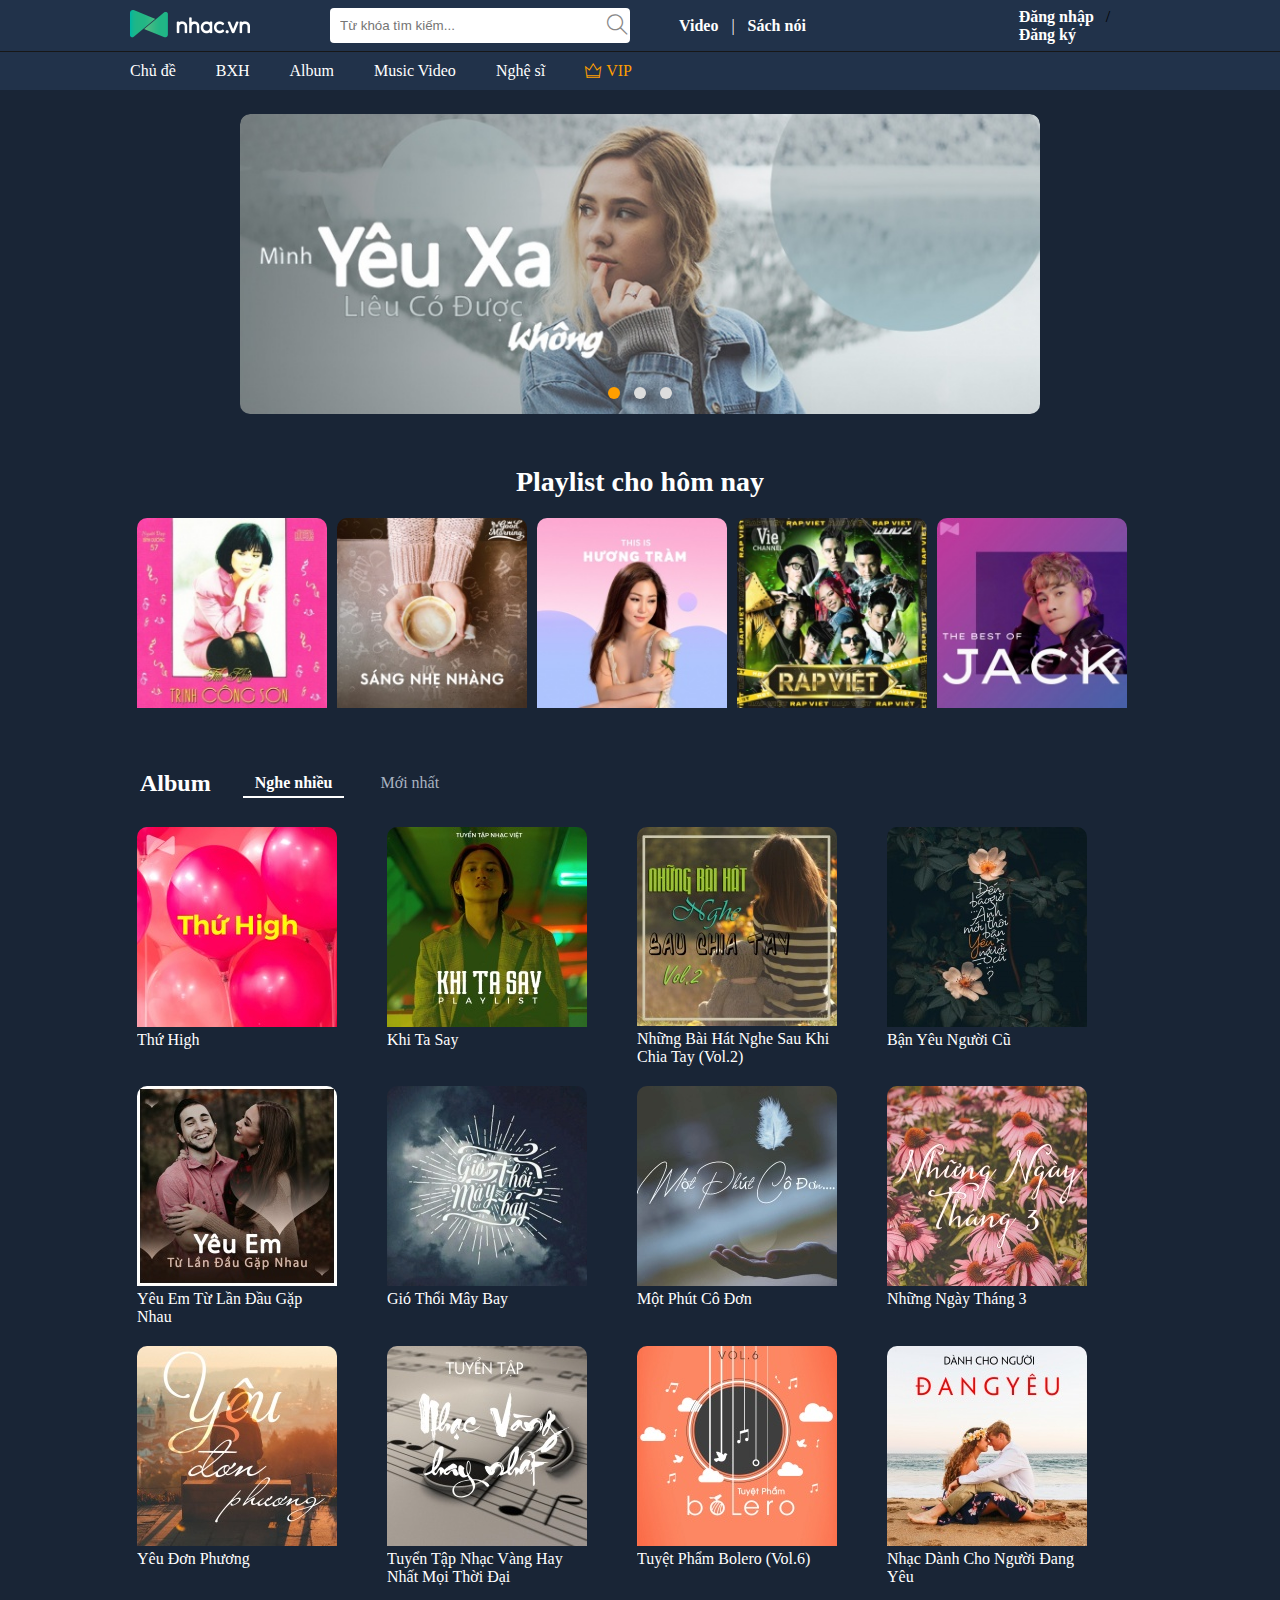
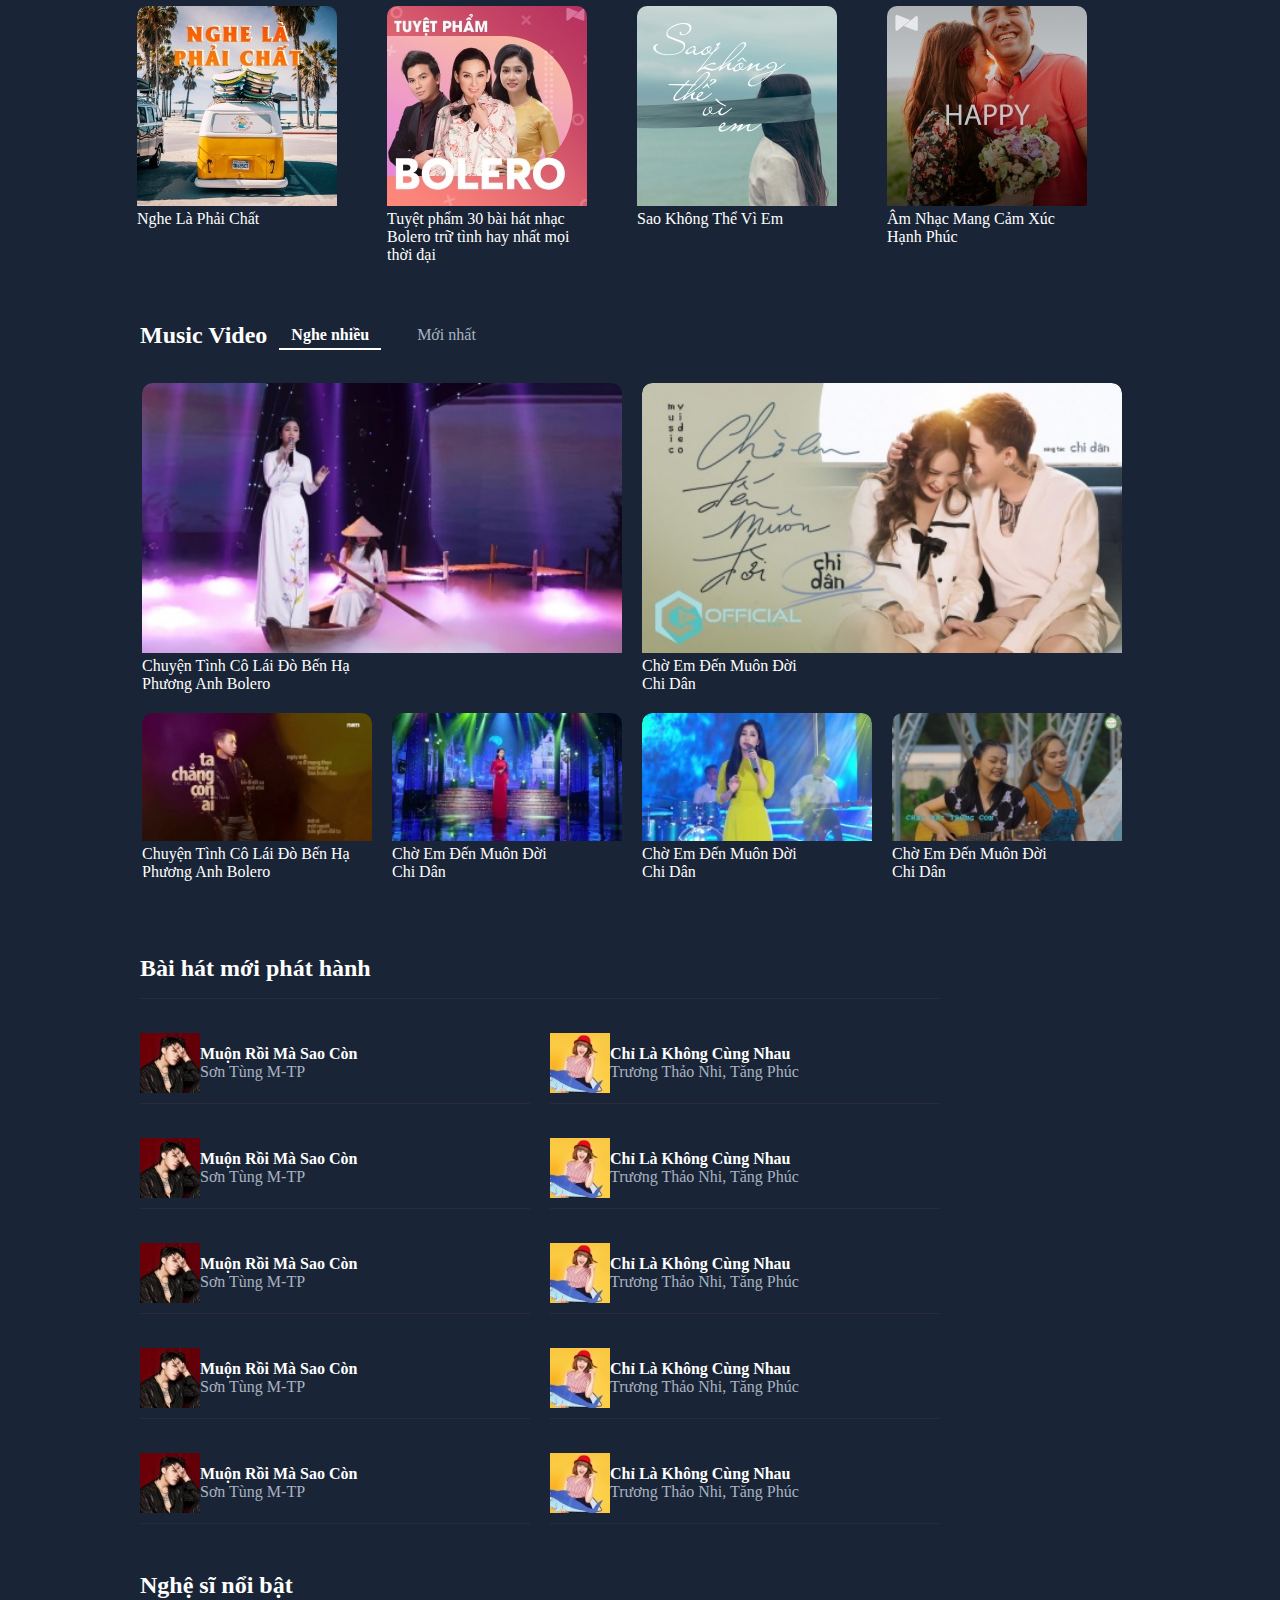
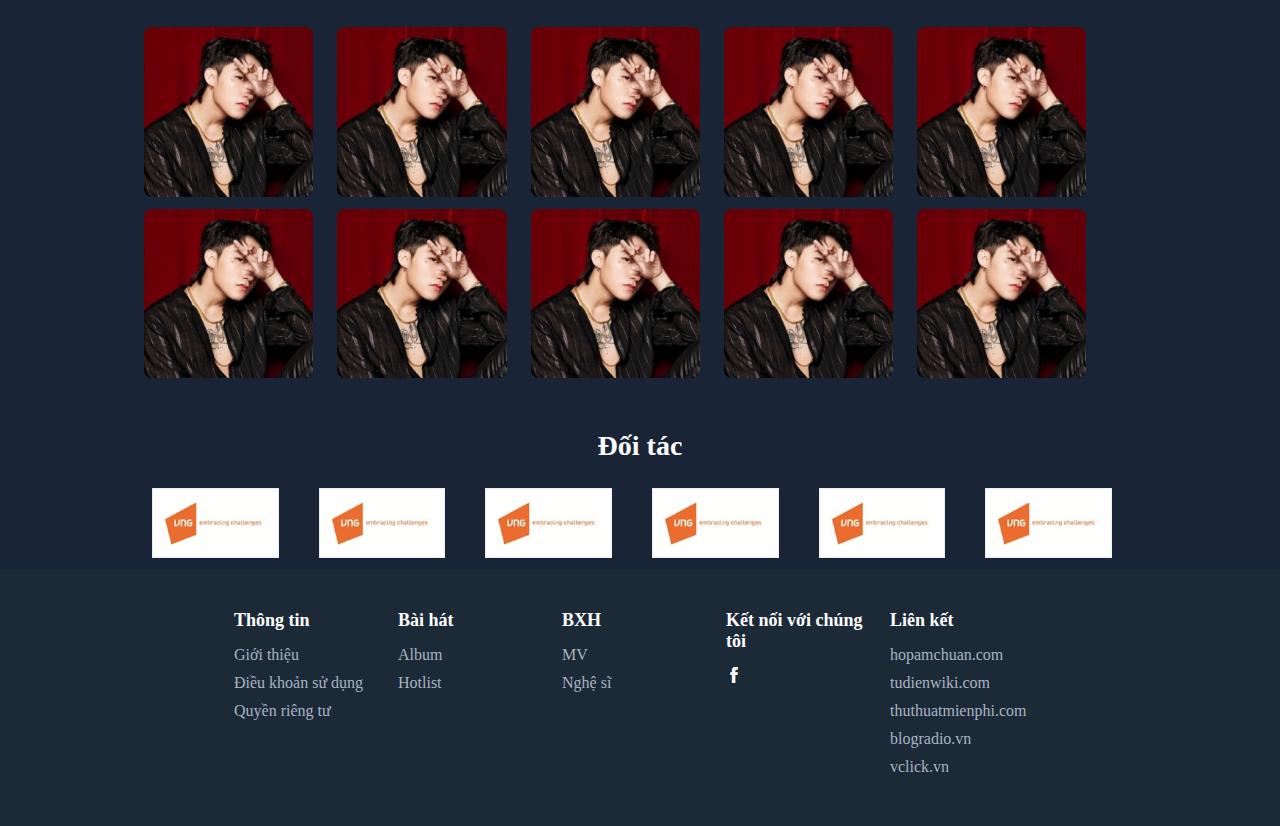
==== index.html @ 622a7172 "first commit" ====
<!DOCTYPE html>
<html lang="en">
<head>
    <meta charset="UTF-8">
    <meta name="viewport" content="width=device-width, initial-scale=1.0">
    <title>Music Web</title>
    <link rel="stylesheet" href="./Asset/CSS/Style.css">
    <link rel="stylesheet" href="./Asset/Fonts/themify-icons/themify-icons.css">
</head>
<body>
    <div id="Header">
        <!--Header 1-->
        <div class="Header-logo">   
            <div class="Logo">
                <a href="">
                    <img src="./Asset/IMG/Logos/logo1.png">
                </a>
            </div>

            <div class="search-bar">
                <input type="text" class="search-bar-input" placeholder="Từ khóa tìm kiếm...">
                <button type="submit" class="search-bar-btn">
                    <i class="ti-search"></i>
                </button>
            </div>

            <nav class="nav-links">
                <a href="#">Video</a>
                <span>|</span>
                <a href="#">Sách nói</a>
            </nav>
            <div class="login-header">
                <a href="#">Đăng nhập</a>
                <span>/</span>
                <a href="#">Đăng ký</a>
           </div>
            
        </div>

    <!--Header 2-->
    <div class="Header-Menu">
        <!--Nav chinh-->
        <nav class="nav-main">
            <a href="#">Chủ đề</a>
            <a href="#">BXH</a>
            <a href="#">Album</a>
            <a href="#">Music Video</a>
            <a href="#">Nghệ sĩ</a>
            <a href="#" class="vip-link"><i class="ti-crown"></i> VIP</a>
        </nav>

            <!--Sub-nav-->
        </div>
    </div>

    
    <div id="Slider">
        <div class="slider-container">
            <!--Slider img-->
            <div class="slider-wrapper">
                <!-- arrow-left -->
                <div class="arrow arrow-left">
                    <i class="ti-angle-left"></i>
                </div>

                <!-- arrow-right -->
                <div class="arrow arrow-right">
                    <i class="ti-angle-right"></i>
                </div>

                <!-- Slider 1 -->
                <div class="slider-1">
                    <img src="./Asset/IMG/Sliders/Slider1.jpg" alt="slider 1" class="slider-img-1">
                </div>
            </div>
            
            <!-- Navigation Dots -->
            <div class="navigation-dots">
                <span class="dot active"></span>
                <span class="dot"></span>
                <span class="dot"></span>
            </div>
        </div>
    </div>

    <div id="Content">
        <!-- Playlist hôm nay Section-->
        <div class="playlist-section">
            <h2 class="playlist-title text-white">Playlist cho hôm nay</h2>    
            <div class="row playlist-container">
                <div class="col col-fifth playlist-item">
                    <img src="./Asset/IMG/Playlists/playlist1.jpg" alt="Tình Khúc Trịnh Công Sơn">
                </div>

                <div class="col col-fifth playlist-item">
                    <img src="./Asset/IMG/Playlists/playlist2.jpg" alt="Sáng Nhẹ Nhàng">
                </div>

                <div class="col col-fifth playlist-item">
                    <img src="./Asset/IMG/Playlists/playlist3.jpg" alt="Sáng Nhẹ Nhàng">
                </div>

                <div class="col col-fifth playlist-item">
                    <img src="./Asset/IMG/Playlists/playlist4.jpg" alt="Sáng Nhẹ Nhàng">
                </div>

                <div class="col col-fifth playlist-item">
                    <img src="./Asset/IMG/Playlists/playlist5.jpg" alt="Sáng Nhẹ Nhàng">
                </div>
            </div>
        </div>

        <!-- Album Section -->
        <div class="album-seclection">
             <!-- Album title -->
            <div class="album-title-selector">
                <h2 class="album-title">Album</h2>
                <div class="album-filters">
                    <span class="filter active">Nghe nhiều</span>
                    <span class="filter">Mới nhất</span>
                </div>
            </div>
            
             <!-- Album img -->
            <div class="row playlist-container">
                <div class="col col-fourth playlist-item text-white">
                    <img src="./Asset/IMG/Albums/album1.jpg" alt="Thứ High">
                    <p class="playlist-item-title">Thứ High</p>
                </div>

                <div class="col col-fourth playlist-item text-white">
                    <img src="./Asset/IMG/Albums/album2.jpg" alt="Thứ High">
                    <p class="playlist-item-title">Khi Ta Say</p>
                </div>

                <div class="col col-fourth playlist-item text-white">
                    <img src="./Asset/IMG/Albums/album3.jpg" alt="Thứ High">
                    <p class="playlist-item-title">Những Bài Hát Nghe Sau Khi Chia Tay (Vol.2)</p>
                </div>

                <div class="col col-fourth playlist-item text-white">
                    <img src="./Asset/IMG/Albums/album4.jpg" alt="Thứ High">
                    <p class="playlist-item-title">Bận Yêu Người Cũ</p>
                </div>  
            </div>

            <div class="row playlist-container">
                <div class="col col-fourth playlist-item text-white">
                    <img src="./Asset/IMG/Albums/album5.jpg" alt="Thứ High">
                    <p class="playlist-item-title">Yêu Em Từ Lần Đầu Gặp Nhau</p>
                </div>
    
                <div class="col col-fourth playlist-item text-white">
                    <img src="./Asset/IMG/Albums/album6.jpg" alt="Thứ High">
                    <p class="playlist-item-title">Gió Thổi Mây Bay</p>
                </div>
    
                <div class="col col-fourth playlist-item text-white">
                    <img src="./Asset/IMG/Albums/album7.jpg" alt="Thứ High">
                    <p class="playlist-item-title">Một Phút Cô Đơn</p>
                </div>
    
                <div class="col col-fourth playlist-item text-white">
                    <img src="./Asset/IMG/Albums/album8.jpg" alt="Thứ High">
                    <p class="playlist-item-title">Những Ngày Tháng 3</p>
                </div>
            </div>

            <div class="row playlist-container">
                <div class="col col-fourth playlist-item text-white">
                    <img src="./Asset/IMG/Albums/album9.jpg" alt="Thứ High">
                    <p class="playlist-item-title">Yêu Đơn Phương</p>
                </div>
    
                <div class="col col-fourth playlist-item text-white">
                    <img src="./Asset/IMG/Albums/album10.jpg" alt="Thứ High">
                    <p class="playlist-item-title">Tuyển Tập Nhạc Vàng Hay Nhất Mọi Thời Đại</p>
                </div>
    
                <div class="col col-fourth playlist-item text-white">
                    <img src="./Asset/IMG/Albums/album11.jpg" alt="Thứ High">
                    <p class="playlist-item-title">Tuyệt Phẩm Bolero (Vol.6)</p>
                </div>
    
                <div class="col col-fourth playlist-item text-white">
                    <img src="./Asset/IMG/Albums/album12.jpg" alt="Thứ High">
                    <p class="playlist-item-title">Nhạc Dành Cho Người Đang Yêu</p>
                </div>
            </div>

            <div class="row playlist-container">
                <div class="col col-fourth playlist-item text-white">
                    <img src="./Asset/IMG/Albums/album13.jpg" alt="Thứ High">
                    <p class="playlist-item-title">Nghe Là Phải Chất</p>
                </div>
    
                <div class="col col-fourth playlist-item text-white">
                    <img src="./Asset/IMG/Albums/album14.jpg" alt="Thứ High">
                    <p class="playlist-item-title">Tuyệt phẩm 30 bài hát nhạc Bolero trữ tình hay nhất mọi thời đại</p>
                </div>
    
                <div class="col col-fourth playlist-item text-white">
                    <img src="./Asset/IMG/Albums/album15.jpg" alt="Thứ High">
                    <p class="playlist-item-title">Sao Không Thể Vì Em</p>
                </div>
    
                <div class="col col-fourth playlist-item text-white">
                    <img src="./Asset/IMG/Albums/album16.jpg" alt="Thứ High">
                    <p class="playlist-item-title">Âm Nhạc Mang Cảm Xúc Hạnh Phúc</p>
                </div>
            </div>
            
        </div>

        <!-- Music Video -->
        <div class="music-video-section">
            <!-- Music tilte -->
            <div class="music-video-title-selector">
                <h2 class="music-video-title">Music Video</h2>
                <div class="music-video-filters">
                    <span class="filter active">Nghe nhiều</span>
                    <span class="filter">Mới nhất</span>
                </div>
            </div>
            
             <!-- Music video img -->
            <div class="row playlist-container text-white">
                <div class="col col-half video-item">
                    <img src="./Asset/IMG/Video_Musics/VDM1.jpg" alt="Chuyện Tình Cô Lái Đò Bến Hạ">
                    <p class="playlist-item-title">Chuyện Tình Cô Lái Đò Bến Hạ</p>
                    <p class="playlist-item-artist">Phương Anh Bolero</p>
                </div>
                <div class="col col-half video-item">
                    <img src="./Asset/IMG/Video_Musics/VDM2.jpg" alt="Chờ Em Đến Muôn Đời">
                    <p class="playlist-item-title">Chờ Em Đến Muôn Đời</p>
                    <p class="playlist-item-artist">Chi Dân</p>
                </div>
            </div>

            <div class="row playlist-container text-white">
                <div class="col col-fourth video-item">
                    <img src="./Asset/IMG/Video_Musics/VDM3.jpg" alt="Chuyện Tình Cô Lái Đò Bến Hạ">
                    <p class="playlist-item-title">Chuyện Tình Cô Lái Đò Bến Hạ</p>
                    <p class="playlist-item-artist">Phương Anh Bolero</p>
                </div>
                <div class="col col-fourth video-item">
                    <img src="./Asset/IMG/Video_Musics/VDM4.jpg" alt="Chờ Em Đến Muôn Đời">
                    <p class="playlist-item-title">Chờ Em Đến Muôn Đời</p>
                    <p class="playlist-item-artist">Chi Dân</p>
                </div>

                <div class="col col-fourth video-item">
                    <img src="./Asset/IMG/Video_Musics/VDM5.jpg" alt="Chờ Em Đến Muôn Đời">
                    <p class="playlist-item-title">Chờ Em Đến Muôn Đời</p>
                    <p class="playlist-item-artist">Chi Dân</p>
                </div>

                <div class="col col-fourth video-item">
                    <img src="./Asset/IMG/Video_Musics/VDM6.jpg" alt="Chờ Em Đến Muôn Đời">
                    <p class="playlist-item-title">Chờ Em Đến Muôn Đời</p>
                    <p class="playlist-item-artist">Chi Dân</p>
                </div>  
            </div>
        </div>
        
        <!-- Music List -->
        <div class="new-releases-section text-white">
            <h2 class="section-title-music">Bài hát mới phát hành</h2>
            <div class="new-releases-container">
                <div class="new-release-item-music">
                    <img src="./Asset/IMG/MusicLists/MusicList1.jpg" alt="Muộn Rồi Mà Sao Còn">
                    <div class="song-info">
                        <p class="song-title">Muộn Rồi Mà Sao Còn</p>
                        <p class="song-artist">Sơn Tùng M-TP</p>
                    </div>
                </div>
                <div class="new-release-item-music">
                    <img src="./Asset/IMG/MusicLists/MusicList2.jpg" alt="Chỉ Là Không Cùng Nhau">
                    <div class="song-info">
                        <p class="song-title">Chỉ Là Không Cùng Nhau</p>
                        <p class="song-artist">Trương Thảo Nhi, Tăng Phúc</p>
                    </div>
                </div>
            </div>
            
            <div class="new-releases-container">
                <div class="new-release-item-music">
                    <img src="./Asset/IMG/MusicLists/MusicList1.jpg" alt="Muộn Rồi Mà Sao Còn">
                    <div class="song-info">
                        <p class="song-title">Muộn Rồi Mà Sao Còn</p>
                        <p class="song-artist">Sơn Tùng M-TP</p>
                    </div>
                </div>
                <div class="new-release-item-music">
                    <img src="./Asset/IMG/MusicLists/MusicList2.jpg" alt="Chỉ Là Không Cùng Nhau">
                    <div class="song-info">
                        <p class="song-title">Chỉ Là Không Cùng Nhau</p>
                        <p class="song-artist">Trương Thảo Nhi, Tăng Phúc</p>
                    </div>
                </div>
            </div>      

            <div class="new-releases-container">
                <div class="new-release-item-music">
                    <img src="./Asset/IMG/MusicLists/MusicList1.jpg" alt="Muộn Rồi Mà Sao Còn">
                    <div class="song-info">
                        <p class="song-title">Muộn Rồi Mà Sao Còn</p>
                        <p class="song-artist">Sơn Tùng M-TP</p>
                    </div>
                </div>
                <div class="new-release-item-music">
                    <img src="./Asset/IMG/MusicLists/MusicList2.jpg" alt="Chỉ Là Không Cùng Nhau">
                    <div class="song-info">
                        <p class="song-title">Chỉ Là Không Cùng Nhau</p>
                        <p class="song-artist">Trương Thảo Nhi, Tăng Phúc</p>
                    </div>
                </div>
            </div>

            <div class="new-releases-container">
                <div class="new-release-item-music">
                    <img src="./Asset/IMG/MusicLists/MusicList1.jpg" alt="Muộn Rồi Mà Sao Còn">
                    <div class="song-info">
                        <p class="song-title">Muộn Rồi Mà Sao Còn</p>
                        <p class="song-artist">Sơn Tùng M-TP</p>
                    </div>
                </div>
                <div class="new-release-item-music">
                    <img src="./Asset/IMG/MusicLists/MusicList2.jpg" alt="Chỉ Là Không Cùng Nhau">
                    <div class="song-info">
                        <p class="song-title">Chỉ Là Không Cùng Nhau</p>
                        <p class="song-artist">Trương Thảo Nhi, Tăng Phúc</p>
                    </div>
                </div>
            </div>

            <div class="new-releases-container">
                <div class="new-release-item-music">
                    <img src="./Asset/IMG/MusicLists/MusicList1.jpg" alt="Muộn Rồi Mà Sao Còn">
                    <div class="song-info">
                        <p class="song-title">Muộn Rồi Mà Sao Còn</p>
                        <p class="song-artist">Sơn Tùng M-TP</p>
                    </div>
                </div>
                <div class="new-release-item-music">
                    <img src="./Asset/IMG/MusicLists/MusicList2.jpg" alt="Chỉ Là Không Cùng Nhau">
                    <div class="song-info">
                        <p class="song-title">Chỉ Là Không Cùng Nhau</p>
                        <p class="song-artist">Trương Thảo Nhi, Tăng Phúc</p>
                    </div>
                </div>
            </div>
            
        </div>
        
        <!-- Artist Player Img -->
        <div class="highlighted-artists-section">
            <h2 class="section-title">Nghệ sĩ nổi bật</h2>
            <div class="row">
                <div class="col col-sixth artist-item">
                    <img src="./Asset/IMG/Artists/artist1.jpg" alt="Artist 1">
                </div>
                <div class="col col-sixth artist-item">
                    <img src="./Asset/IMG/Artists/artist1.jpg" alt="Artist 2">
                </div>
                <div class="col col-sixth artist-item">
                    <img src="./Asset/IMG/Artists/artist1.jpg" alt="Artist 3">
                </div>
                <div class="col col-sixth artist-item">
                    <img src="./Asset/IMG/Artists/artist1.jpg" alt="Artist 4">
                </div>
                <div class="col col-sixth artist-item">
                    <img src="./Asset/IMG/Artists/artist1.jpg" alt="Artist 5">
                </div>
                <div class="col col-sixth artist-item">
                    <img src="./Asset/IMG/Artists/artist1.jpg" alt="Artist 6">
                </div>
                <div class="col col-sixth artist-item">
                    <img src="./Asset/IMG/Artists/artist1.jpg" alt="Artist 7">
                </div>
                <div class="col col-sixth artist-item">
                    <img src="./Asset/IMG/Artists/artist1.jpg" alt="Artist 8">
                </div>
                <div class="col col-sixth artist-item">
                    <img src="./Asset/IMG/Artists/artist1.jpg" alt="Artist 9">
                </div>
                <div class="col col-sixth artist-item">
                    <img src="./Asset/IMG/Artists/artist1.jpg" alt="Artist 10">
                </div>
            </div>
        </div>
        
        <!-- partners -->
        <div class="partners-section">
            <h2 class="section-title-partners text-white">Đối tác</h2>
            <div class="row playlist-container">
                <div class="col col-sixth partner-item">
                    <img src="./Asset/IMG/Partners/partner1.jpg" alt="Partner 1">
                </div>
                <div class="col col-sixth partner-item">
                    <img src="./Asset/IMG/Partners/partner1.jpg" alt="Partner 2">
                </div>
                <div class="col col-sixth partner-item">
                    <img src="./Asset/IMG/Partners/partner1.jpg" alt="Partner 3">
                </div>
                <div class="col col-sixth partner-item">
                    <img src="./Asset/IMG/Partners/partner1.jpg" alt="Partner 4">
                </div>
                <div class="col col-sixth partner-item">
                    <img src="./Asset/IMG/Partners/partner1.jpg" alt="Partner 5">
                </div>
                <div class="col col-sixth partner-item">
                    <img src="./Asset/IMG/Partners/partner1.jpg" alt="Partner 5">
                </div>
            </div>
        </div>
    </div>

    <!--Footer-->
    <footer class="footer-section">
        <div class="footer-fixed">
            <div class="row playlist-container">
                <div class="col col-fifth">
                    <h4>Thông tin</h4>
                    <ul>
                        <li><a href="#">Giới thiệu</a></li>
                        <li><a href="#">Điều khoản sử dụng</a></li>
                        <li><a href="#">Quyền riêng tư</a></li>
                    </ul>
                </div>
                <div class="col col-fifth">
                    <h4>Bài hát</h4>
                    <ul>
                        <li><a href="#">Album</a></li>
                        <li><a href="#">Hotlist</a></li>
                    </ul>
                </div>
                <div class="col col-fifth">
                    <h4>BXH</h4>
                    <ul>
                        <li><a href="#">MV</a></li>
                        <li><a href="#">Nghệ sĩ</a></li>
                    </ul>
                </div>
                <div class="col col-fifth">
                    <h4>Kết nối với chúng tôi</h4>
                    <i class="ti-facebook"></i>
                </div>
                <div class="col col-fifth">
                    <h4>Liên kết</h4>
                    <ul>
                        <li><a href="#">hopamchuan.com</a></li>
                        <li><a href="#">tudienwiki.com</a></li>
                        <li><a href="#">thuthuatmienphi.com</a></li>
                        <li><a href="#">blogradio.vn</a></li>
                        <li><a href="#">vclick.vn</a></li>
                    </ul>
                </div>
            </div>
        </div>
        
    </footer>
</body>
</html>
---- Asset/CSS/Style.css ----
/*Resset CSS*/
*{
    padding: 0;
    margin: 0;
    box-sizing: border-box;
}

body {
    background-color: #192536;
}

/*Common*/
.text-white{
    color: #fff !important;
}

.row {
    margin-left: -8px;
    margin-right: -8px;    
}

.row::after {
    content: "";
    display: block;
    clear: both;
}

.col {
    float: left;
    margin-left: 12px;
    margin-right: 12px;       
}

.col-half {
    width: 50%;
}

.col-third {
    width: 33.33%;
}

.col-fourth {
    width: 25%;
}

.col-fifth {
    width: 20%;
}

.col-sixth {
    width: 16.66%;
}

/*Header*/  
#Header{
    background: #21324A;
    width: 100%;
    height: 90px;
    margin-bottom: 24px;
}

/*Header Logo*/  
/*Logo*/  
.Header-logo{
    width: 100%;
    height: 52px;
    border-bottom: solid 1px #171717;
    display: inline-block;  
    display: flex;
    align-items: center;
}

.Header-logo .Logo{
    margin-left: 130px;
    display: flex;
    align-items: center;
}

/*search*/      
.search-bar {
    display: flex;
    align-items: center;
    margin-left: 80px;
}

.search-bar  .search-bar-input{
    padding: 10px;
    border: none;
    border-radius: 4px;
    width: 300px;
}

.search-bar .search-bar-btn {
    background-color: transparent;
    border: none;
    color: #888;
    cursor: pointer;
    font-size: 21px;
    padding: 10px;
    transform: translate(-33px, 1px);
}

.search-bar .search-bar-btn:hover{
    opacity: 0.7;
}

/*Nav-links*/
.nav-links {
    display: flex;
    align-items: center;
    width: 100%; 
}

.nav-links a {
    color: #ffffff;
    text-decoration: none;
    margin: 0 8px;
    font-weight: bold;
}

.nav-links span {
    color: #ffffff;
    margin: 0 5px;
}

.login-header {
    margin-right: 130px;
    margin-left: 30px;
    width: 45%;
    display: inline-block;
}

.login-header a{
    color: #ffffff;
    text-decoration: none;
    margin: 0 8px;
    font-weight: bold;
}

.nav-links a:hover,
.login-header a:hover {
    text-decoration: underline;
}

/*Header-Menu*/
/*nav-main*/
.nav-main {
    display: flex;
    padding: 10px 20px;
    margin-left: 110px; 
}

.nav-main a {
    color: #ffffff;
    text-decoration: none;
    margin-right: 40px;
    display: flex;
    align-items: center;
}

.nav-main a .ti-crown {
    margin-right: 5px; 
}

.nav-main a:hover {
    text-decoration: underline;
}

.nav-main .vip-link {
    color: #ff9f00; 
}

/* Sliders */
.slider-container {
    max-width: 800px;
    width: 100%;
    overflow: hidden;
    border-radius: 10px;
    position: relative;
    margin: 0 auto;
}

.slider-wrapper {
    position: relative;
    margin: 0 auto;
}

.slider-img-1 {
    width: 100%;
    height: auto;
    border-radius: 10px;
}

/* Mũi tên chuyển slide */
.arrow {
    position: absolute;
    top: 50%;
    transform: translateY(-50%);
    background: rgba(0, 0, 0, 0.5);
    color: #ffffff;
    border-radius: 50%;
    padding: 10px;
    cursor: pointer;
    transition: opacity 0.3s ease;
    opacity: 0; 
}

.arrow-left {
    left: 15px;
}

.arrow-right {
    right: 15px;
}


.slider-wrapper:hover .arrow {
    opacity: 1; 
}

/* Navigation Dots */
.navigation-dots {
    text-align: center;
    position: absolute;
    bottom: 15px;
    left: 50%;
    transform: translateX(-50%);
}

.dot {
    height: 12px;
    width: 12px;
    margin: 0 5px;
    background-color: #ddd;
    border-radius: 50%;
    display: inline-block;
    cursor: pointer;
}

.dot.active {
    background-color: #ff9f00;
}

/* Content */
/*Playlist hôm nay*/
/* Phần tiêu đề và container playlist */
.playlist-section {
    max-width: 1000px;
    margin: 0 auto;
    text-align: center;
    margin-top: 48px;
}

.playlist-container {
    width: 100%;
    display: flex; 
    justify-content: space-between; 
}

.playlist-item {    
    max-width: 200px;
    flex: 1 1 18%;
    border-radius: 10px;
    overflow: hidden;
    text-align: center;
    padding: 10px 0;
    margin: 0 5px; 
    transition: transform 0.3s ease, box-shadow 0.3s ease;
}

.playlist-item:hover {
    transform: scale(1.05);
    box-shadow: 0 4px 15px rgba(0, 0, 0, 0.5);
}

.playlist-item img {
    width: 100%;
    height: auto;
    border-radius: 10px 10px 0 0;
}

.playlist-title {
    font-size: 28px;
    font-weight: bold;
    margin: 10px 0;
    text-align: center;
}   

/* Album Selection */
/* Album title selector */
.album-title-selector {
    display: flex;
    align-items: center; 
    gap: 20px; 
    margin-bottom: 20px;
    margin-top: 48px;
}

.album-title {
    font-size: 24px;
    font-weight: bold;
    color: #ffffff;
    margin: 0;
}

.album-filters {
    display: flex;
}

.filter {
    font-size: 16px;
    color: #a9b3c1;
    cursor: pointer;
    position: relative;
    text-decoration: none;
    margin-left: 12px;
    margin-right: 12px;
}

.filter.active {
    color: #ffffff;
    font-weight: bold;
}

.filter.active::after {
    content: "";
    position: absolute;
    left: 0;
    right: 0;
    bottom: -4px;
    height: 2px;
    background-color: #ffffff;
}

.filter:hover {
    color: #ffffff;
    text-decoration: underline;
}

/* Album img */
.album-seclection {
    max-width: 1000px;
    margin: 0 auto;
    text-align: center;
    margin-top: 48px;
}

.playlist-container playlist-item-title{
    padding: 12px;  
    margin: 12px;
}

/* video music */
.music-video-section {
    max-width: 1000px;  
    margin: 0 auto;
    text-align: center;
    margin-top: 48px;
}

.music-video-title-selector {
    display: flex;
    align-items: center;
    margin-bottom: 24px;
}

.music-video-title {
    font-size: 24px;
    font-weight: bold;
    color: #ffffff;
    margin: 0;
}

.music-video-filters {
    display: flex;
}

.filter {
    font-size: 16px;
    color: #a9b3c1;
    cursor: pointer;
    position: relative;
    text-decoration: none;
    padding: 2px 12px;
    margin-left: 12px;
    margin-right: 12px;
}

.filter.active {
    color: #ffffff;
    font-weight: bold;
}

.filter.active::after {
    content: "";
    position: absolute;
    left: 0;
    right: 0;
    bottom: -4px;
    height: 2px;
    background-color: #ffffff;
}

.filter:hover {
    color: #ffffff;
    text-decoration: underline;
}

/* Video item styling */
.video-item {
    margin: 10px;
    border-radius: 10px;
    overflow: hidden;
    text-align: center;
    transition: transform 0.3s ease, box-shadow 0.3s ease;
}

.video-item:hover {
    transform: scale(1.05);
    box-shadow: 0 4px 15px rgba(0, 0, 0, 0.5);
}

.video-item img {
    width: 100%;
    border-radius: 10px 10px 0 0;
}   

.playlist-item-artist,
.playlist-item-title{
    text-align: left;
}

/* Music List */
.new-releases-section{
    max-width: 1000px;
    margin: 0 auto;
    margin-top: 48px;
}

.section-title-music{
    padding-top:16px;
    padding-bottom:16px;
    padding-right:16px;
    border-bottom: 1px solid #2a2a3b;
    width: 800px;
}

.new-releases-container {
    display: flex;
    flex-wrap: wrap;
    justify-content: space-between;
    margin-top: 24px;
    max-width: 800px;
}

.new-release-item-music {
    display: flex;
    align-items: center;
    width: calc(50% - 10px);
    padding: 10px 0;
    border-bottom: 1px solid #2a2a3b; 
}

.new-release-item img {
    width: 50px;
    height: 50px;
    border-radius: 8px;
    margin-right: 15px;
}

.song-info {
    display: flex;
    flex-direction: column;
    text-align: left;
    flex: 1;
}

.song-title {
    font-weight: bold;
    margin: 0;
    color: #ffffff;
}

.song-artist {
    margin: 0;
    color: #a9b3c1;
}

/* Artist Player Img*/
.highlighted-artists-section {
    max-width: 1000px;
    margin: 0 auto;
    text-align: center;
    margin-top: 48px;
}

.section-title {
    font-size: 24px;
    font-weight: bold;
    color: #ffffff;
    margin-bottom: 20px;
    text-align: left;
}

.artist-item{
    margin-top: 8px;
}

.artist-item img {
    width: 100%;
    height: auto;
    border-radius: 8px;
    transition: transform 0.3s ease, box-shadow 0.3s ease;
}

.artist-item img:hover {
    transform: scale(1.05);
    box-shadow: 0 4px 15px rgba(0, 0, 0, 0.5);
}

/* partners */
.partners-section {
    max-width: 1000px;
    margin: 0 auto;
    text-align: center;
    margin-top: 48px;
}

.section-title-partners {
    text-align: center;
    font-size: 28px;
    font-weight: bold;
    margin-bottom: 18px;
}

.partner-item img {
    width: 100%;
    height: auto;
    padding: 8px;
    border-radius: 4px;
    transition: transform 0.3s ease, box-shadow 0.3s ease;
}

.partner-item img:hover {
    
}

/* Footer */
.footer-section {
    background-color: #1c2a38;
    color: #ffffff;
    padding: 40px 20px;
    margin: 0 auto;
}

.footer-fixed{
    margin-left: 210px;
    margin-right: 210px;
}

.footer-section h4 {
    margin-bottom: 15px;
    font-size: 18px;
    font-weight: bold;
}

.footer-section ul {
    list-style: none;
    padding: 0;
}

.footer-section li {
    margin-bottom: 10px;
}

.footer-section a {
    color: #a9b3c1;
    text-decoration: none;
}

.footer-section a:hover {
    color: #ffffff;
}

.social-icon img {
    width: 30px;
    height: 30px;
}
---- Asset/Fonts/themify-icons/themify-icons.css ----
@font-face {
	font-family: 'themify';
	src:url('fonts/themify.eot?-fvbane');
	src:url('fonts/themify.eot?#iefix-fvbane') format('embedded-opentype'),
		url('fonts/themify.woff?-fvbane') format('woff'),
		url('fonts/themify.ttf?-fvbane') format('truetype'),
		url('fonts/themify.svg?-fvbane#themify') format('svg');
	font-weight: normal;
	font-style: normal;
}

[class^="ti-"], [class*=" ti-"] {
	font-family: 'themify';
	speak: none;
	font-style: normal;
	font-weight: normal;
	font-variant: normal;
	text-transform: none;
	line-height: 1;

	/* Better Font Rendering =========== */
	-webkit-font-smoothing: antialiased;
	-moz-osx-font-smoothing: grayscale;
}

.ti-wand:before {
	content: "\e600";
}
.ti-volume:before {
	content: "\e601";
}
.ti-user:before {
	content: "\e602";
}
.ti-unlock:before {
	content: "\e603";
}
.ti-unlink:before {
	content: "\e604";
}
.ti-trash:before {
	content: "\e605";
}
.ti-thought:before {
	content: "\e606";
}
.ti-target:before {
	content: "\e607";
}
.ti-tag:before {
	content: "\e608";
}
.ti-tablet:before {
	content: "\e609";
}
.ti-star:before {
	content: "\e60a";
}
.ti-spray:before {
	content: "\e60b";
}
.ti-signal:before {
	content: "\e60c";
}
.ti-shopping-cart:before {
	content: "\e60d";
}
.ti-shopping-cart-full:before {
	content: "\e60e";
}
.ti-settings:before {
	content: "\e60f";
}
.ti-search:before {
	content: "\e610";
}
.ti-zoom-in:before {
	content: "\e611";
}
.ti-zoom-out:before {
	content: "\e612";
}
.ti-cut:before {
	content: "\e613";
}
.ti-ruler:before {
	content: "\e614";
}
.ti-ruler-pencil:before {
	content: "\e615";
}
.ti-ruler-alt:before {
	content: "\e616";
}
.ti-bookmark:before {
	content: "\e617";
}
.ti-bookmark-alt:before {
	content: "\e618";
}
.ti-reload:before {
	content: "\e619";
}
.ti-plus:before {
	content: "\e61a";
}
.ti-pin:before {
	content: "\e61b";
}
.ti-pencil:before {
	content: "\e61c";
}
.ti-pencil-alt:before {
	content: "\e61d";
}
.ti-paint-roller:before {
	content: "\e61e";
}
.ti-paint-bucket:before {
	content: "\e61f";
}
.ti-na:before {
	content: "\e620";
}
.ti-mobile:before {
	content: "\e621";
}
.ti-minus:before {
	content: "\e622";
}
.ti-medall:before {
	content: "\e623";
}
.ti-medall-alt:before {
	content: "\e624";
}
.ti-marker:before {
	content: "\e625";
}
.ti-marker-alt:before {
	content: "\e626";
}
.ti-arrow-up:before {
	content: "\e627";
}
.ti-arrow-right:before {
	content: "\e628";
}
.ti-arrow-left:before {
	content: "\e629";
}
.ti-arrow-down:before {
	content: "\e62a";
}
.ti-lock:before {
	content: "\e62b";
}
.ti-location-arrow:before {
	content: "\e62c";
}
.ti-link:before {
	content: "\e62d";
}
.ti-layout:before {
	content: "\e62e";
}
.ti-layers:before {
	content: "\e62f";
}
.ti-layers-alt:before {
	content: "\e630";
}
.ti-key:before {
	content: "\e631";
}
.ti-import:before {
	content: "\e632";
}
.ti-image:before {
	content: "\e633";
}
.ti-heart:before {
	content: "\e634";
}
.ti-heart-broken:before {
	content: "\e635";
}
.ti-hand-stop:before {
	content: "\e636";
}
.ti-hand-open:before {
	content: "\e637";
}
.ti-hand-drag:before {
	content: "\e638";
}
.ti-folder:before {
	content: "\e639";
}
.ti-flag:before {
	content: "\e63a";
}
.ti-flag-alt:before {
	content: "\e63b";
}
.ti-flag-alt-2:before {
	content: "\e63c";
}
.ti-eye:before {
	content: "\e63d";
}
.ti-export:before {
	content: "\e63e";
}
.ti-exchange-vertical:before {
	content: "\e63f";
}
.ti-desktop:before {
	content: "\e640";
}
.ti-cup:before {
	content: "\e641";
}
.ti-crown:before {
	content: "\e642";
}
.ti-comments:before {
	content: "\e643";
}
.ti-comment:before {
	content: "\e644";
}
.ti-comment-alt:before {
	content: "\e645";
}
.ti-close:before {
	content: "\e646";
}
.ti-clip:before {
	content: "\e647";
}
.ti-angle-up:before {
	content: "\e648";
}
.ti-angle-right:before {
	content: "\e649";
}
.ti-angle-left:before {
	content: "\e64a";
}
.ti-angle-down:before {
	content: "\e64b";
}
.ti-check:before {
	content: "\e64c";
}
.ti-check-box:before {
	content: "\e64d";
}
.ti-camera:before {
	content: "\e64e";
}
.ti-announcement:before {
	content: "\e64f";
}
.ti-brush:before {
	content: "\e650";
}
.ti-briefcase:before {
	content: "\e651";
}
.ti-bolt:before {
	content: "\e652";
}
.ti-bolt-alt:before {
	content: "\e653";
}
.ti-blackboard:before {
	content: "\e654";
}
.ti-bag:before {
	content: "\e655";
}
.ti-move:before {
	content: "\e656";
}
.ti-arrows-vertical:before {
	content: "\e657";
}
.ti-arrows-horizontal:before {
	content: "\e658";
}
.ti-fullscreen:before {
	content: "\e659";
}
.ti-arrow-top-right:before {
	content: "\e65a";
}
.ti-arrow-top-left:before {
	content: "\e65b";
}
.ti-arrow-circle-up:before {
	content: "\e65c";
}
.ti-arrow-circle-right:before {
	content: "\e65d";
}
.ti-arrow-circle-left:before {
	content: "\e65e";
}
.ti-arrow-circle-down:before {
	content: "\e65f";
}
.ti-angle-double-up:before {
	content: "\e660";
}
.ti-angle-double-right:before {
	content: "\e661";
}
.ti-angle-double-left:before {
	content: "\e662";
}
.ti-angle-double-down:before {
	content: "\e663";
}
.ti-zip:before {
	content: "\e664";
}
.ti-world:before {
	content: "\e665";
}
.ti-wheelchair:before {
	content: "\e666";
}
.ti-view-list:before {
	content: "\e667";
}
.ti-view-list-alt:before {
	content: "\e668";
}
.ti-view-grid:before {
	content: "\e669";
}
.ti-uppercase:before {
	content: "\e66a";
}
.ti-upload:before {
	content: "\e66b";
}
.ti-underline:before {
	content: "\e66c";
}
.ti-truck:before {
	content: "\e66d";
}
.ti-timer:before {
	content: "\e66e";
}
.ti-ticket:before {
	content: "\e66f";
}
.ti-thumb-up:before {
	content: "\e670";
}
.ti-thumb-down:before {
	content: "\e671";
}
.ti-text:before {
	content: "\e672";
}
.ti-stats-up:before {
	content: "\e673";
}
.ti-stats-down:before {
	content: "\e674";
}
.ti-split-v:before {
	content: "\e675";
}
.ti-split-h:before {
	content: "\e676";
}
.ti-smallcap:before {
	content: "\e677";
}
.ti-shine:before {
	content: "\e678";
}
.ti-shift-right:before {
	content: "\e679";
}
.ti-shift-left:before {
	content: "\e67a";
}
.ti-shield:before {
	content: "\e67b";
}
.ti-notepad:before {
	content: "\e67c";
}
.ti-server:before {
	content: "\e67d";
}
.ti-quote-right:before {
	content: "\e67e";
}
.ti-quote-left:before {
	content: "\e67f";
}
.ti-pulse:before {
	content: "\e680";
}
.ti-printer:before {
	content: "\e681";
}
.ti-power-off:before {
	content: "\e682";
}
.ti-plug:before {
	content: "\e683";
}
.ti-pie-chart:before {
	content: "\e684";
}
.ti-paragraph:before {
	content: "\e685";
}
.ti-panel:before {
	content: "\e686";
}
.ti-package:before {
	content: "\e687";
}
.ti-music:before {
	content: "\e688";
}
.ti-music-alt:before {
	content: "\e689";
}
.ti-mouse:before {
	content: "\e68a";
}
.ti-mouse-alt:before {
	content: "\e68b";
}
.ti-money:before {
	content: "\e68c";
}
.ti-microphone:before {
	content: "\e68d";
}
.ti-menu:before {
	content: "\e68e";
}
.ti-menu-alt:before {
	content: "\e68f";
}
.ti-map:before {
	content: "\e690";
}
.ti-map-alt:before {
	content: "\e691";
}
.ti-loop:before {
	content: "\e692";
}
.ti-location-pin:before {
	content: "\e693";
}
.ti-list:before {
	content: "\e694";
}
.ti-light-bulb:before {
	content: "\e695";
}
.ti-Italic:before {
	content: "\e696";
}
.ti-info:before {
	content: "\e697";
}
.ti-infinite:before {
	content: "\e698";
}
.ti-id-badge:before {
	content: "\e699";
}
.ti-hummer:before {
	content: "\e69a";
}
.ti-home:before {
	content: "\e69b";
}
.ti-help:before {
	content: "\e69c";
}
.ti-headphone:before {
	content: "\e69d";
}
.ti-harddrives:before {
	content: "\e69e";
}
.ti-harddrive:before {
	content: "\e69f";
}
.ti-gift:before {
	content: "\e6a0";
}
.ti-game:before {
	content: "\e6a1";
}
.ti-filter:before {
	content: "\e6a2";
}
.ti-files:before {
	content: "\e6a3";
}
.ti-file:before {
	content: "\e6a4";
}
.ti-eraser:before {
	content: "\e6a5";
}
.ti-envelope:before {
	content: "\e6a6";
}
.ti-download:before {
	content: "\e6a7";
}
.ti-direction:before {
	content: "\e6a8";
}
.ti-direction-alt:before {
	content: "\e6a9";
}
.ti-dashboard:before {
	content: "\e6aa";
}
.ti-control-stop:before {
	content: "\e6ab";
}
.ti-control-shuffle:before {
	content: "\e6ac";
}
.ti-control-play:before {
	content: "\e6ad";
}
.ti-control-pause:before {
	content: "\e6ae";
}
.ti-control-forward:before {
	content: "\e6af";
}
.ti-control-backward:before {
	content: "\e6b0";
}
.ti-cloud:before {
	content: "\e6b1";
}
.ti-cloud-up:before {
	content: "\e6b2";
}
.ti-cloud-down:before {
	content: "\e6b3";
}
.ti-clipboard:before {
	content: "\e6b4";
}
.ti-car:before {
	content: "\e6b5";
}
.ti-calendar:before {
	content: "\e6b6";
}
.ti-book:before {
	content: "\e6b7";
}
.ti-bell:before {
	content: "\e6b8";
}
.ti-basketball:before {
	content: "\e6b9";
}
.ti-bar-chart:before {
	content: "\e6ba";
}
.ti-bar-chart-alt:before {
	content: "\e6bb";
}
.ti-back-right:before {
	content: "\e6bc";
}
.ti-back-left:before {
	content: "\e6bd";
}
.ti-arrows-corner:before {
	content: "\e6be";
}
.ti-archive:before {
	content: "\e6bf";
}
.ti-anchor:before {
	content: "\e6c0";
}
.ti-align-right:before {
	content: "\e6c1";
}
.ti-align-left:before {
	content: "\e6c2";
}
.ti-align-justify:before {
	content: "\e6c3";
}
.ti-align-center:before {
	content: "\e6c4";
}
.ti-alert:before {
	content: "\e6c5";
}
.ti-alarm-clock:before {
	content: "\e6c6";
}
.ti-agenda:before {
	content: "\e6c7";
}
.ti-write:before {
	content: "\e6c8";
}
.ti-window:before {
	content: "\e6c9";
}
.ti-widgetized:before {
	content: "\e6ca";
}
.ti-widget:before {
	content: "\e6cb";
}
.ti-widget-alt:before {
	content: "\e6cc";
}
.ti-wallet:before {
	content: "\e6cd";
}
.ti-video-clapper:before {
	content: "\e6ce";
}
.ti-video-camera:before {
	content: "\e6cf";
}
.ti-vector:before {
	content: "\e6d0";
}
.ti-themify-logo:before {
	content: "\e6d1";
}
.ti-themify-favicon:before {
	content: "\e6d2";
}
.ti-themify-favicon-alt:before {
	content: "\e6d3";
}
.ti-support:before {
	content: "\e6d4";
}
.ti-stamp:before {
	content: "\e6d5";
}
.ti-split-v-alt:before {
	content: "\e6d6";
}
.ti-slice:before {
	content: "\e6d7";
}
.ti-shortcode:before {
	content: "\e6d8";
}
.ti-shift-right-alt:before {
	content: "\e6d9";
}
.ti-shift-left-alt:before {
	content: "\e6da";
}
.ti-ruler-alt-2:before {
	content: "\e6db";
}
.ti-receipt:before {
	content: "\e6dc";
}
.ti-pin2:before {
	content: "\e6dd";
}
.ti-pin-alt:before {
	content: "\e6de";
}
.ti-pencil-alt2:before {
	content: "\e6df";
}
.ti-palette:before {
	content: "\e6e0";
}
.ti-more:before {
	content: "\e6e1";
}
.ti-more-alt:before {
	content: "\e6e2";
}
.ti-microphone-alt:before {
	content: "\e6e3";
}
.ti-magnet:before {
	content: "\e6e4";
}
.ti-line-double:before {
	content: "\e6e5";
}
.ti-line-dotted:before {
	content: "\e6e6";
}
.ti-line-dashed:before {
	content: "\e6e7";
}
.ti-layout-width-full:before {
	content: "\e6e8";
}
.ti-layout-width-default:before {
	content: "\e6e9";
}
.ti-layout-width-default-alt:before {
	content: "\e6ea";
}
.ti-layout-tab:before {
	content: "\e6eb";
}
.ti-layout-tab-window:before {
	content: "\e6ec";
}
.ti-layout-tab-v:before {
	content: "\e6ed";
}
.ti-layout-tab-min:before {
	content: "\e6ee";
}
.ti-layout-slider:before {
	content: "\e6ef";
}
.ti-layout-slider-alt:before {
	content: "\e6f0";
}
.ti-layout-sidebar-right:before {
	content: "\e6f1";
}
.ti-layout-sidebar-none:before {
	content: "\e6f2";
}
.ti-layout-sidebar-left:before {
	content: "\e6f3";
}
.ti-layout-placeholder:before {
	content: "\e6f4";
}
.ti-layout-menu:before {
	content: "\e6f5";
}
.ti-layout-menu-v:before {
	content: "\e6f6";
}
.ti-layout-menu-separated:before {
	content: "\e6f7";
}
.ti-layout-menu-full:before {
	content: "\e6f8";
}
.ti-layout-media-right-alt:before {
	content: "\e6f9";
}
.ti-layout-media-right:before {
	content: "\e6fa";
}
.ti-layout-media-overlay:before {
	content: "\e6fb";
}
.ti-layout-media-overlay-alt:before {
	content: "\e6fc";
}
.ti-layout-media-overlay-alt-2:before {
	content: "\e6fd";
}
.ti-layout-media-left-alt:before {
	content: "\e6fe";
}
.ti-layout-media-left:before {
	content: "\e6ff";
}
.ti-layout-media-center-alt:before {
	content: "\e700";
}
.ti-layout-media-center:before {
	content: "\e701";
}
.ti-layout-list-thumb:before {
	content: "\e702";
}
.ti-layout-list-thumb-alt:before {
	content: "\e703";
}
.ti-layout-list-post:before {
	content: "\e704";
}
.ti-layout-list-large-image:before {
	content: "\e705";
}
.ti-layout-line-solid:before {
	content: "\e706";
}
.ti-layout-grid4:before {
	content: "\e707";
}
.ti-layout-grid3:before {
	content: "\e708";
}
.ti-layout-grid2:before {
	content: "\e709";
}
.ti-layout-grid2-thumb:before {
	content: "\e70a";
}
.ti-layout-cta-right:before {
	content: "\e70b";
}
.ti-layout-cta-left:before {
	content: "\e70c";
}
.ti-layout-cta-center:before {
	content: "\e70d";
}
.ti-layout-cta-btn-right:before {
	content: "\e70e";
}
.ti-layout-cta-btn-left:before {
	content: "\e70f";
}
.ti-layout-column4:before {
	content: "\e710";
}
.ti-layout-column3:before {
	content: "\e711";
}
.ti-layout-column2:before {
	content: "\e712";
}
.ti-layout-accordion-separated:before {
	content: "\e713";
}
.ti-layout-accordion-merged:before {
	content: "\e714";
}
.ti-layout-accordion-list:before {
	content: "\e715";
}
.ti-ink-pen:before {
	content: "\e716";
}
.ti-info-alt:before {
	content: "\e717";
}
.ti-help-alt:before {
	content: "\e718";
}
.ti-headphone-alt:before {
	content: "\e719";
}
.ti-hand-point-up:before {
	content: "\e71a";
}
.ti-hand-point-right:before {
	content: "\e71b";
}
.ti-hand-point-left:before {
	content: "\e71c";
}
.ti-hand-point-down:before {
	content: "\e71d";
}
.ti-gallery:before {
	content: "\e71e";
}
.ti-face-smile:before {
	content: "\e71f";
}
.ti-face-sad:before {
	content: "\e720";
}
.ti-credit-card:before {
	content: "\e721";
}
.ti-control-skip-forward:before {
	content: "\e722";
}
.ti-control-skip-backward:before {
	content: "\e723";
}
.ti-control-record:before {
	content: "\e724";
}
.ti-control-eject:before {
	content: "\e725";
}
.ti-comments-smiley:before {
	content: "\e726";
}
.ti-brush-alt:before {
	content: "\e727";
}
.ti-youtube:before {
	content: "\e728";
}
.ti-vimeo:before {
	content: "\e729";
}
.ti-twitter:before {
	content: "\e72a";
}
.ti-time:before {
	content: "\e72b";
}
.ti-tumblr:before {
	content: "\e72c";
}
.ti-skype:before {
	content: "\e72d";
}
.ti-share:before {
	content: "\e72e";
}
.ti-share-alt:before {
	content: "\e72f";
}
.ti-rocket:before {
	content: "\e730";
}
.ti-pinterest:before {
	content: "\e731";
}
.ti-new-window:before {
	content: "\e732";
}
.ti-microsoft:before {
	content: "\e733";
}
.ti-list-ol:before {
	content: "\e734";
}
.ti-linkedin:before {
	content: "\e735";
}
.ti-layout-sidebar-2:before {
	content: "\e736";
}
.ti-layout-grid4-alt:before {
	content: "\e737";
}
.ti-layout-grid3-alt:before {
	content: "\e738";
}
.ti-layout-grid2-alt:before {
	content: "\e739";
}
.ti-layout-column4-alt:before {
	content: "\e73a";
}
.ti-layout-column3-alt:before {
	content: "\e73b";
}
.ti-layout-column2-alt:before {
	content: "\e73c";
}
.ti-instagram:before {
	content: "\e73d";
}
.ti-google:before {
	content: "\e73e";
}
.ti-github:before {
	content: "\e73f";
}
.ti-flickr:before {
	content: "\e740";
}
.ti-facebook:before {
	content: "\e741";
}
.ti-dropbox:before {
	content: "\e742";
}
.ti-dribbble:before {
	content: "\e743";
}
.ti-apple:before {
	content: "\e744";
}
.ti-android:before {
	content: "\e745";
}
.ti-save:before {
	content: "\e746";
}
.ti-save-alt:before {
	content: "\e747";
}
.ti-yahoo:before {
	content: "\e748";
}
.ti-wordpress:before {
	content: "\e749";
}
.ti-vimeo-alt:before {
	content: "\e74a";
}
.ti-twitter-alt:before {
	content: "\e74b";
}
.ti-tumblr-alt:before {
	content: "\e74c";
}
.ti-trello:before {
	content: "\e74d";
}
.ti-stack-overflow:before {
	content: "\e74e";
}
.ti-soundcloud:before {
	content: "\e74f";
}
.ti-sharethis:before {
	content: "\e750";
}
.ti-sharethis-alt:before {
	content: "\e751";
}
.ti-reddit:before {
	content: "\e752";
}
.ti-pinterest-alt:before {
	content: "\e753";
}
.ti-microsoft-alt:before {
	content: "\e754";
}
.ti-linux:before {
	content: "\e755";
}
.ti-jsfiddle:before {
	content: "\e756";
}
.ti-joomla:before {
	content: "\e757";
}
.ti-html5:before {
	content: "\e758";
}
.ti-flickr-alt:before {
	content: "\e759";
}
.ti-email:before {
	content: "\e75a";
}
.ti-drupal:before {
	content: "\e75b";
}
.ti-dropbox-alt:before {
	content: "\e75c";
}
.ti-css3:before {
	content: "\e75d";
}
.ti-rss:before {
	content: "\e75e";
}
.ti-rss-alt:before {
	content: "\e75f";
}
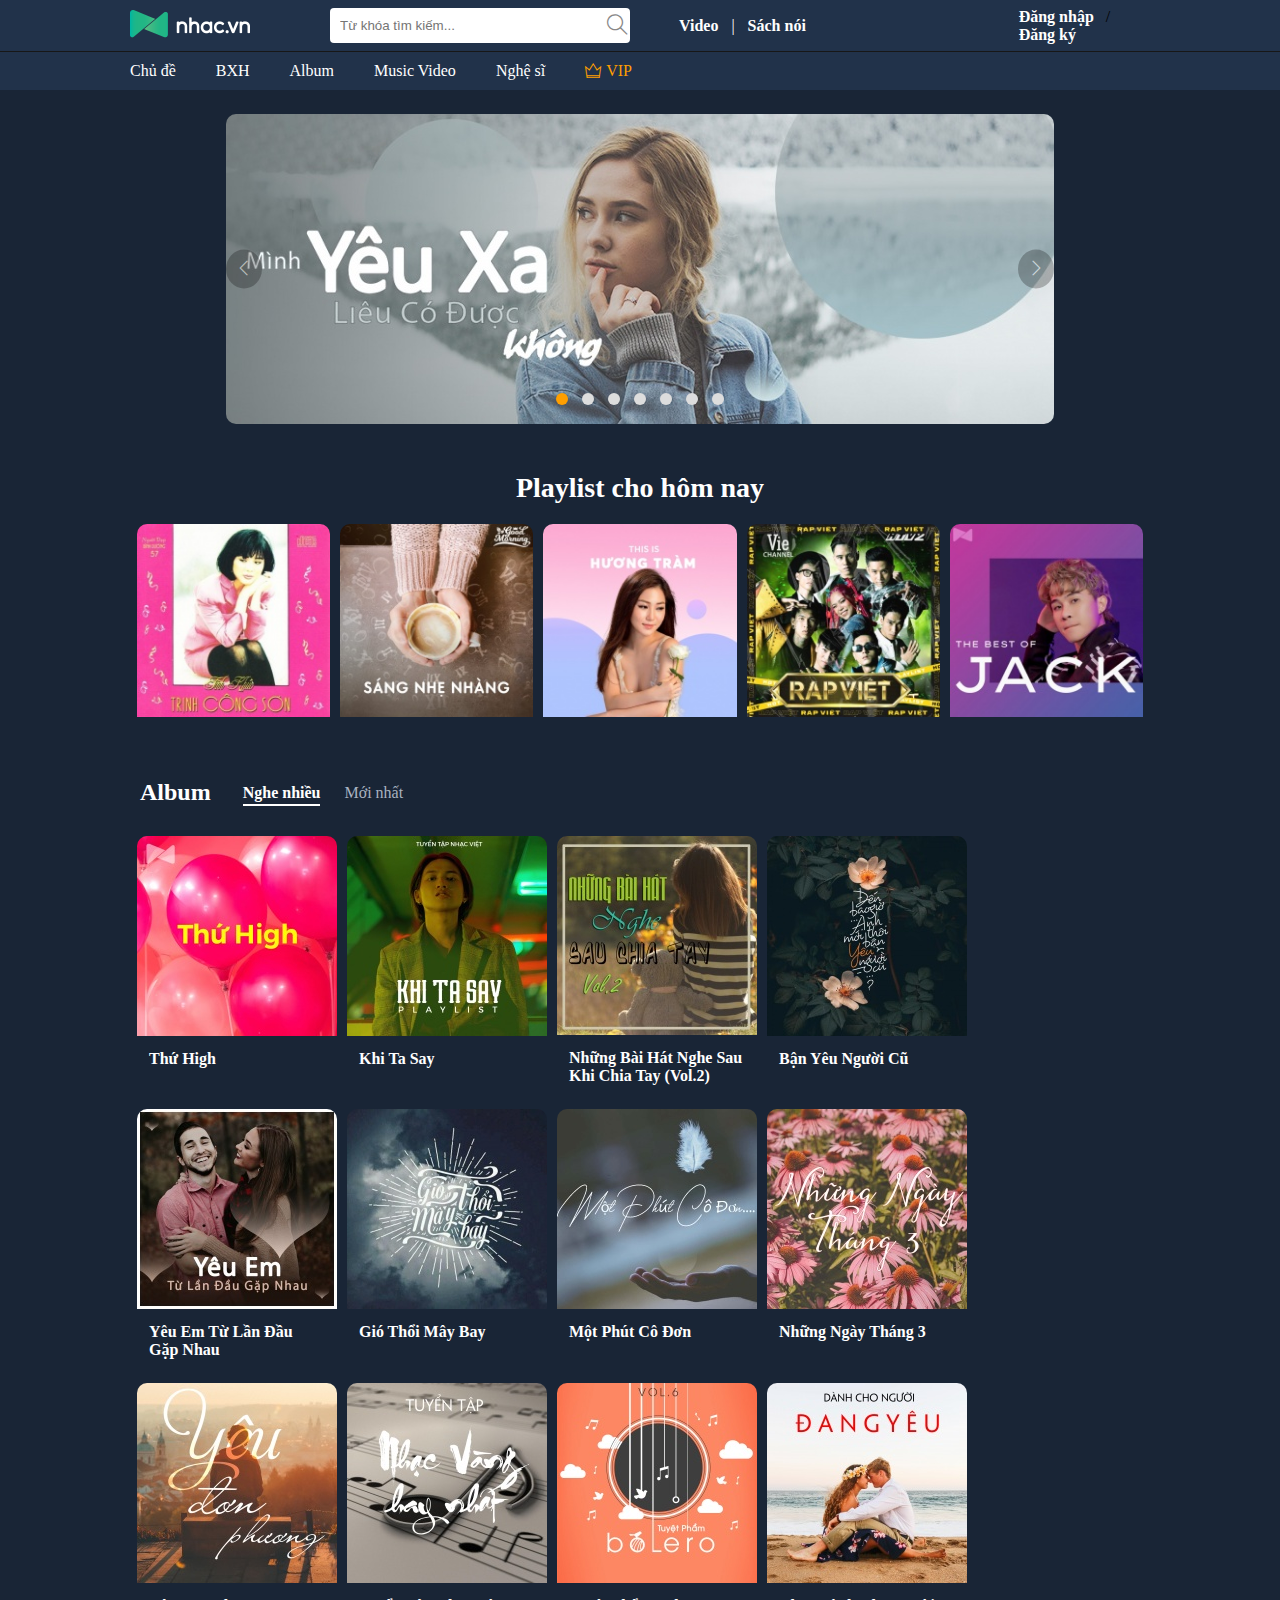
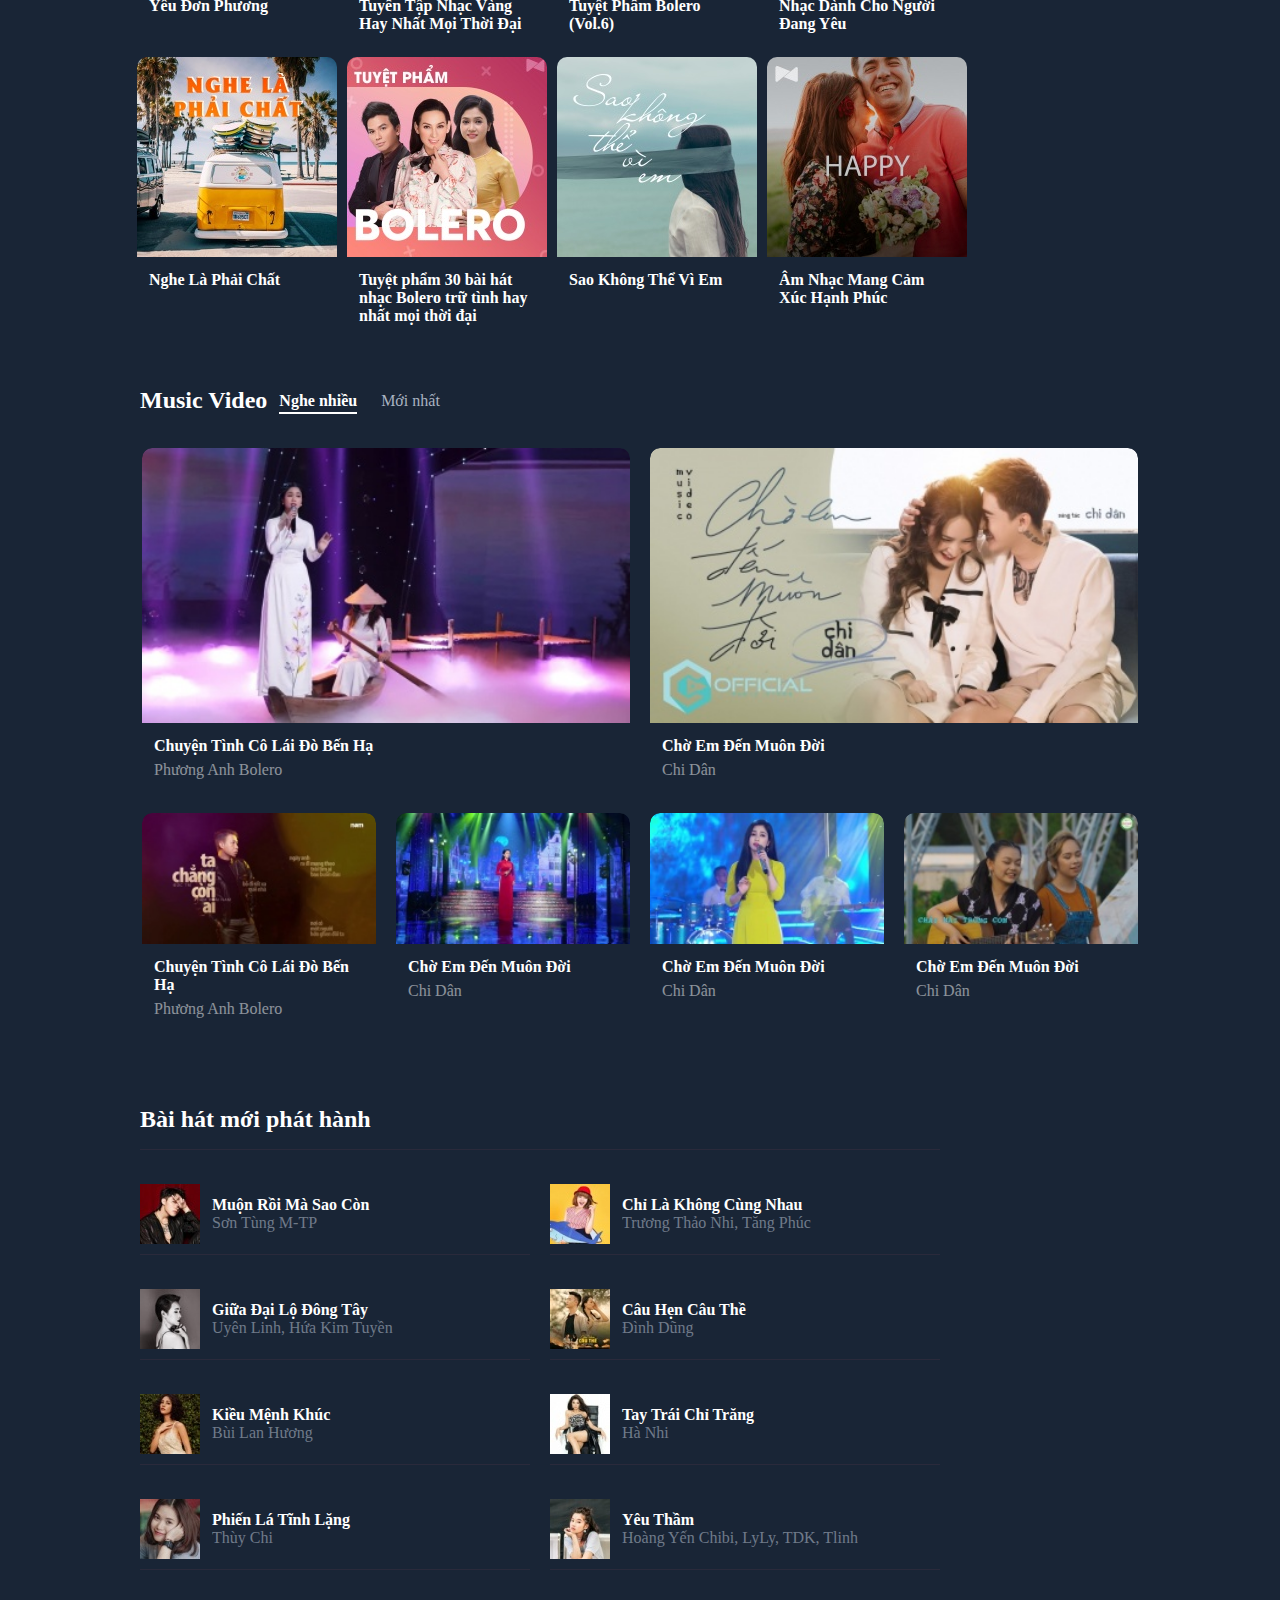
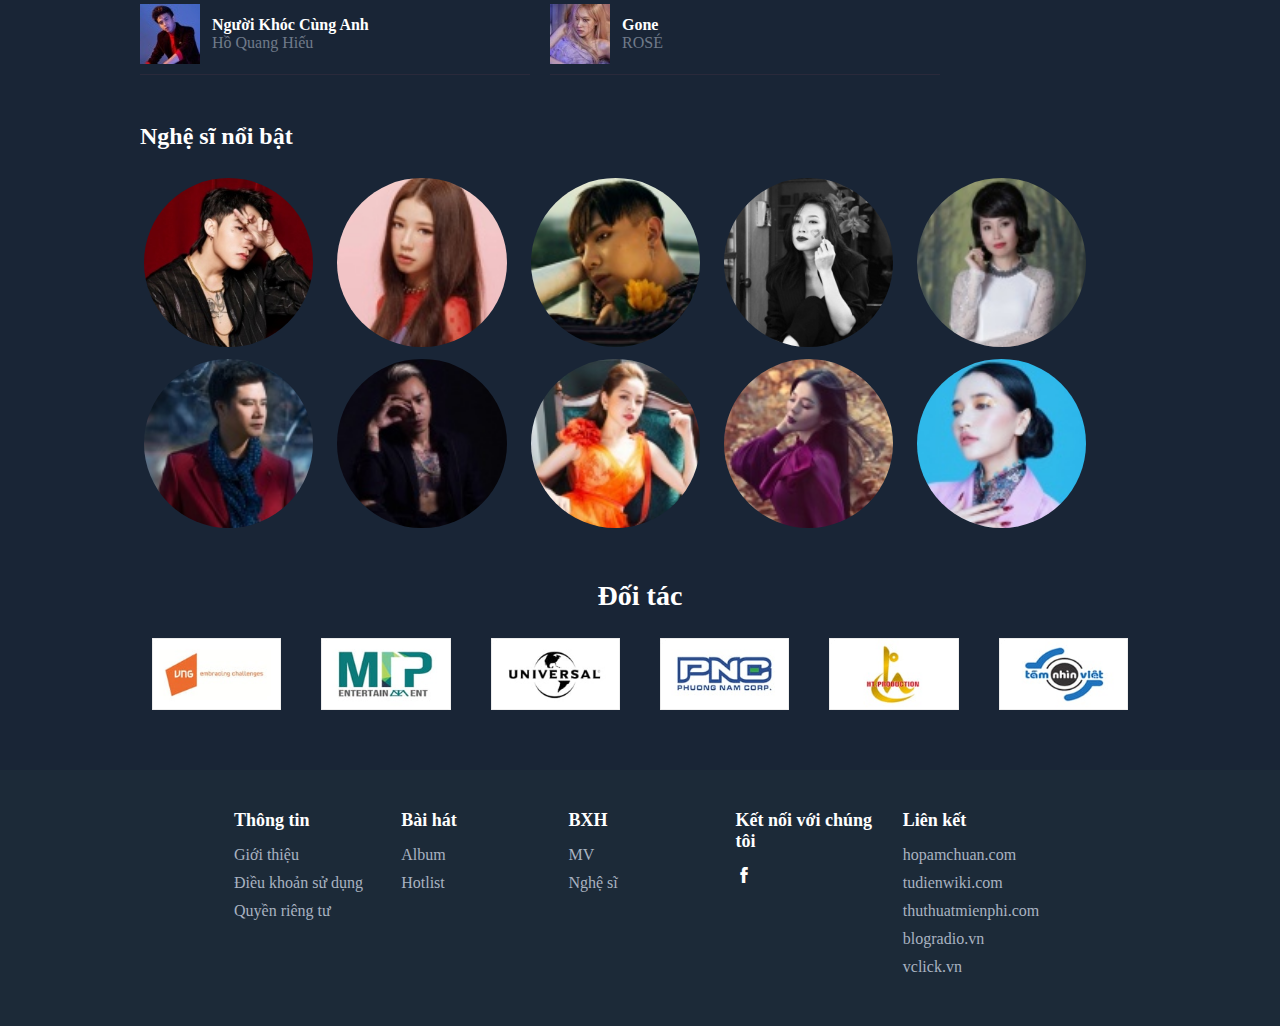
==== commit 4b91bb57: "update" ====
--- a/index.html
+++ b/index.html
@@ -4,16 +4,16 @@
     <meta charset="UTF-8">
     <meta name="viewport" content="width=device-width, initial-scale=1.0">
     <title>Music Web</title>
-    <link rel="stylesheet" href="./Asset/CSS/Style.css">
-    <link rel="stylesheet" href="./Asset/Fonts/themify-icons/themify-icons.css">
+    <link rel="stylesheet" href="/Asset/CSS/Style.css">
+    <link rel="stylesheet" href="/Asset/Fonts/themify-icons/themify-icons.css">
 </head>
 <body>
     <div id="Header">
         <!--Header 1-->
         <div class="Header-logo">   
             <div class="Logo">
-                <a href="">
-                    <img src="./Asset/IMG/Logos/logo1.png">
+                <a href="/index.html">
+                    <img src="/Asset/IMG/Logos/logo1.png">
                 </a>
             </div>
 
@@ -25,29 +25,29 @@
             </div>
 
             <nav class="nav-links">
-                <a href="#">Video</a>
+                <a href="/Html/error.html">Video</a>
                 <span>|</span>
-                <a href="#">Sách nói</a>
+                <a href="/Html/error.html">Sách nói</a>
             </nav>
             <div class="login-header">
-                <a href="#">Đăng nhập</a>
+                <a href="/Html/error.html">Đăng nhập</a>
                 <span>/</span>
-                <a href="#">Đăng ký</a>
+                <a href="/Html/error.html">Đăng ký</a>
            </div>
             
         </div>
 
-    <!--Header 2-->
-    <div class="Header-Menu">
-        <!--Nav chinh-->
-        <nav class="nav-main">
-            <a href="#">Chủ đề</a>
-            <a href="#">BXH</a>
-            <a href="#">Album</a>
-            <a href="#">Music Video</a>
-            <a href="#">Nghệ sĩ</a>
-            <a href="#" class="vip-link"><i class="ti-crown"></i> VIP</a>
-        </nav>
+        <!--Header 2-->
+        <div class="Header-Menu">
+            <!--Nav chinh-->
+            <nav class="nav-main">
+                <a href="/music_theme.html">Chủ đề</a>
+                <a href="/top_song.html">BXH</a>
+                <a href="/album.html">Album</a>
+                <a href="/music_video.html">Music Video</a>
+                <a href="/artist.html">Nghệ sĩ</a>
+                <a href="/error.html" class="vip-link"><i class="ti-crown"></i> VIP</a>
+            </nav>
 
             <!--Sub-nav-->
         </div>
@@ -57,58 +57,75 @@
     <div id="Slider">
         <div class="slider-container">
             <!--Slider img-->
-            <div class="slider-wrapper">
+            <div class="slider-wrapper">     
+                <!-- Slider list -->
+                <div class="slider-list">
+                    <img src="/Asset/IMG/Sliders/Slider1.jpg" class="slider-list-img" alt="slider 1">
+                    <img src="/Asset/IMG/Sliders/Slider2.jpg" class="slider-list-img" alt="slider 2">
+                    <img src="/Asset/IMG/Sliders/Slider3.jpg" class="slider-list-img" alt="slider 3">
+                    <img src="/Asset/IMG/Sliders/Slider4.jpg" class="slider-list-img" alt="slider 4">
+                    <img src="/Asset/IMG/Sliders/Slider5.jpg" class="slider-list-img" alt="slider 5">
+                    <img src="/Asset/IMG/Sliders/Slider6.jpg" class="slider-list-img" alt="slider 6">
+                    <img src="/Asset/IMG/Sliders/Slider7.jpg" class="slider-list-img" alt="slider 7">
+                </div>
+            </div>
+        
+            <!-- Container chứa các mũi tên -->
+            <div class="arrow">
                 <!-- arrow-left -->
-                <div class="arrow arrow-left">
+                <div class="arrow-left">
                     <i class="ti-angle-left"></i>
                 </div>
-
+        
                 <!-- arrow-right -->
-                <div class="arrow arrow-right">
+                <div class="arrow-right">
                     <i class="ti-angle-right"></i>
                 </div>
-
-                <!-- Slider 1 -->
-                <div class="slider-1">
-                    <img src="./Asset/IMG/Sliders/Slider1.jpg" alt="slider 1" class="slider-img-1">
-                </div>
-            </div>
+            </div>
+            
             
             <!-- Navigation Dots -->
             <div class="navigation-dots">
-                <span class="dot active"></span>
-                <span class="dot"></span>
-                <span class="dot"></span>
+                <span class="dot dot-0 active"></span>
+                <span class="dot dot-1"></span>
+                <span class="dot dot-2"></span>
+                <span class="dot dot-3"></span>
+                <span class="dot dot-4"></span>
+                <span class="dot dot-5"></span>
+                <span class="dot dot-6"></span>
             </div>
         </div>
     </div>
 
     <div id="Content">
         <!-- Playlist hôm nay Section-->
-        <div class="playlist-section">
-            <h2 class="playlist-title text-white">Playlist cho hôm nay</h2>    
-            <div class="row playlist-container">
-                <div class="col col-fifth playlist-item">
-                    <img src="./Asset/IMG/Playlists/playlist1.jpg" alt="Tình Khúc Trịnh Công Sơn">
-                </div>
-
-                <div class="col col-fifth playlist-item">
-                    <img src="./Asset/IMG/Playlists/playlist2.jpg" alt="Sáng Nhẹ Nhàng">
-                </div>
-
-                <div class="col col-fifth playlist-item">
-                    <img src="./Asset/IMG/Playlists/playlist3.jpg" alt="Sáng Nhẹ Nhàng">
-                </div>
-
-                <div class="col col-fifth playlist-item">
-                    <img src="./Asset/IMG/Playlists/playlist4.jpg" alt="Sáng Nhẹ Nhàng">
-                </div>
-
-                <div class="col col-fifth playlist-item">
-                    <img src="./Asset/IMG/Playlists/playlist5.jpg" alt="Sáng Nhẹ Nhàng">
-                </div>
-            </div>
-        </div>
+        <div class="slideshow-container">
+            <div class="playlist-section">
+                <h2 class="playlist-title text-white">Playlist cho hôm nay</h2>    
+                <div class="row playlist-container">
+                    <a href="/Html/error.html" class="col col-fifth playlist-item">
+                        <img src="/Asset/IMG/Playlists/playlist1.jpg" alt="Tình Khúc Trịnh Công Sơn">
+                    </a>
+                    <a href="/Html/error.html" class="col col-fifth playlist-item">
+                        <img src="/Asset/IMG/Playlists/playlist2.jpg" alt="Sáng Nhẹ Nhàng">
+                    </a>
+                    <a href="/Html/error.html" class="col col-fifth playlist-item">
+                        <img src="/Asset/IMG/Playlists/playlist3.jpg" alt="Sáng Nhẹ Nhàng">
+                    </a>
+                    <a href="/Html/error.html" class="col col-fifth playlist-item">
+                        <img src="/Asset/IMG/Playlists/playlist4.jpg" alt="Sáng Nhẹ Nhàng">
+                    </a>
+                    <a href="/Html/error.html" class="col col-fifth playlist-item">
+                        <img src="/Asset/IMG/Playlists/playlist5.jpg" alt="Sáng Nhẹ Nhàng">
+                    </a>
+                </div>
+            </div>
+        </div>
+        
+        
+        
+        
+        
 
         <!-- Album Section -->
         <div class="album-seclection">
@@ -117,97 +134,97 @@
                 <h2 class="album-title">Album</h2>
                 <div class="album-filters">
                     <span class="filter active">Nghe nhiều</span>
-                    <span class="filter">Mới nhất</span>
+                    <a href="/Html/error.html" class="filter">Mới nhất</a>
                 </div>
             </div>
             
              <!-- Album img -->
             <div class="row playlist-container">
-                <div class="col col-fourth playlist-item text-white">
-                    <img src="./Asset/IMG/Albums/album1.jpg" alt="Thứ High">
+                <a href="/Html/error.html" class="col col-fourth playlist-item text-white">
+                    <img src="/Asset/IMG/Albums/album1.jpg" alt="Thứ High">
                     <p class="playlist-item-title">Thứ High</p>
-                </div>
-
-                <div class="col col-fourth playlist-item text-white">
-                    <img src="./Asset/IMG/Albums/album2.jpg" alt="Thứ High">
+                </a>
+
+                <a href="/Html/error.html" class="col col-fourth playlist-item text-white">
+                    <img src="/Asset/IMG/Albums/album2.jpg" alt="Thứ High">
                     <p class="playlist-item-title">Khi Ta Say</p>
-                </div>
-
-                <div class="col col-fourth playlist-item text-white">
-                    <img src="./Asset/IMG/Albums/album3.jpg" alt="Thứ High">
+                </a>
+
+                <a href="/Html/error.html" class="col col-fourth playlist-item text-white">
+                    <img src="/Asset/IMG/Albums/album3.jpg" alt="Thứ High">
                     <p class="playlist-item-title">Những Bài Hát Nghe Sau Khi Chia Tay (Vol.2)</p>
-                </div>
-
-                <div class="col col-fourth playlist-item text-white">
-                    <img src="./Asset/IMG/Albums/album4.jpg" alt="Thứ High">
+                </a>
+
+                <a href="/Html/error.html" class="col col-fourth playlist-item text-white">
+                    <img src="/Asset/IMG/Albums/album4.jpg" alt="Thứ High">
                     <p class="playlist-item-title">Bận Yêu Người Cũ</p>
-                </div>  
+                </a>  
             </div>
 
             <div class="row playlist-container">
-                <div class="col col-fourth playlist-item text-white">
-                    <img src="./Asset/IMG/Albums/album5.jpg" alt="Thứ High">
+                <a href="/Html/error.html" class="col col-fourth playlist-item text-white">
+                    <img src="/Asset/IMG/Albums/album5.jpg" alt="Thứ High">
                     <p class="playlist-item-title">Yêu Em Từ Lần Đầu Gặp Nhau</p>
-                </div>
-    
-                <div class="col col-fourth playlist-item text-white">
-                    <img src="./Asset/IMG/Albums/album6.jpg" alt="Thứ High">
+                </a>
+    
+                <a href="/Html/error.html" class="col col-fourth playlist-item text-white">
+                    <img src="/Asset/IMG/Albums/album6.jpg" alt="Thứ High">
                     <p class="playlist-item-title">Gió Thổi Mây Bay</p>
-                </div>
-    
-                <div class="col col-fourth playlist-item text-white">
-                    <img src="./Asset/IMG/Albums/album7.jpg" alt="Thứ High">
+                </a>
+    
+                <a href="/Html/error.html" class="col col-fourth playlist-item text-white">
+                    <img src="/Asset/IMG/Albums/album7.jpg" alt="Thứ High">
                     <p class="playlist-item-title">Một Phút Cô Đơn</p>
-                </div>
-    
-                <div class="col col-fourth playlist-item text-white">
-                    <img src="./Asset/IMG/Albums/album8.jpg" alt="Thứ High">
+                </a>
+    
+                <a href="/Html/error.html" class="col col-fourth playlist-item text-white">
+                    <img src="/Asset/IMG/Albums/album8.jpg" alt="Thứ High">
                     <p class="playlist-item-title">Những Ngày Tháng 3</p>
-                </div>
+                </a>
             </div>
 
             <div class="row playlist-container">
-                <div class="col col-fourth playlist-item text-white">
-                    <img src="./Asset/IMG/Albums/album9.jpg" alt="Thứ High">
+                <a href="/Html/error.html" class="col col-fourth playlist-item text-white">
+                    <img src="/Asset/IMG/Albums/album9.jpg" alt="Thứ High">
                     <p class="playlist-item-title">Yêu Đơn Phương</p>
-                </div>
-    
-                <div class="col col-fourth playlist-item text-white">
-                    <img src="./Asset/IMG/Albums/album10.jpg" alt="Thứ High">
+                </a>
+    
+                <a href="/Html/error.html" class="col col-fourth playlist-item text-white">
+                    <img src="/Asset/IMG/Albums/album10.jpg" alt="Thứ High">
                     <p class="playlist-item-title">Tuyển Tập Nhạc Vàng Hay Nhất Mọi Thời Đại</p>
-                </div>
-    
-                <div class="col col-fourth playlist-item text-white">
-                    <img src="./Asset/IMG/Albums/album11.jpg" alt="Thứ High">
+                </a>
+    
+                <a href="/Html/error.html" class="col col-fourth playlist-item text-white">
+                    <img src="/Asset/IMG/Albums/album11.jpg" alt="Thứ High">
                     <p class="playlist-item-title">Tuyệt Phẩm Bolero (Vol.6)</p>
-                </div>
-    
-                <div class="col col-fourth playlist-item text-white">
-                    <img src="./Asset/IMG/Albums/album12.jpg" alt="Thứ High">
+                </a>
+    
+                <a href="/Html/error.html" class="col col-fourth playlist-item text-white">
+                    <img src="/Asset/IMG/Albums/album12.jpg" alt="Thứ High">
                     <p class="playlist-item-title">Nhạc Dành Cho Người Đang Yêu</p>
-                </div>
+                </a>
             </div>
 
             <div class="row playlist-container">
-                <div class="col col-fourth playlist-item text-white">
-                    <img src="./Asset/IMG/Albums/album13.jpg" alt="Thứ High">
+                <a href="/Html/error.html" class="col col-fourth playlist-item text-white">
+                    <img src="/Asset/IMG/Albums/album13.jpg" alt="Thứ High">
                     <p class="playlist-item-title">Nghe Là Phải Chất</p>
-                </div>
-    
-                <div class="col col-fourth playlist-item text-white">
-                    <img src="./Asset/IMG/Albums/album14.jpg" alt="Thứ High">
+                </a>
+    
+                <a href="/Html/error.html" class="col col-fourth playlist-item text-white">
+                    <img src="/Asset/IMG/Albums/album14.jpg" alt="Thứ High">
                     <p class="playlist-item-title">Tuyệt phẩm 30 bài hát nhạc Bolero trữ tình hay nhất mọi thời đại</p>
-                </div>
-    
-                <div class="col col-fourth playlist-item text-white">
-                    <img src="./Asset/IMG/Albums/album15.jpg" alt="Thứ High">
+                </a>
+    
+                <a href="/Html/error.html" class="col col-fourth playlist-item text-white">
+                    <img src="/Asset/IMG/Albums/album15.jpg" alt="Thứ High">
                     <p class="playlist-item-title">Sao Không Thể Vì Em</p>
-                </div>
-    
-                <div class="col col-fourth playlist-item text-white">
-                    <img src="./Asset/IMG/Albums/album16.jpg" alt="Thứ High">
+                </a>
+    
+                <a href="/Html/error.html" class="col col-fourth playlist-item text-white">
+                    <img src="/Asset/IMG/Albums/album16.jpg" alt="Thứ High">
                     <p class="playlist-item-title">Âm Nhạc Mang Cảm Xúc Hạnh Phúc</p>
-                </div>
+                </a>
             </div>
             
         </div>
@@ -219,136 +236,143 @@
                 <h2 class="music-video-title">Music Video</h2>
                 <div class="music-video-filters">
                     <span class="filter active">Nghe nhiều</span>
-                    <span class="filter">Mới nhất</span>
+                    <a href="/Html/error.html" class="filter">Mới nhất</a>
                 </div>
             </div>
             
              <!-- Music video img -->
             <div class="row playlist-container text-white">
-                <div class="col col-half video-item">
-                    <img src="./Asset/IMG/Video_Musics/VDM1.jpg" alt="Chuyện Tình Cô Lái Đò Bến Hạ">
+                <a  href="/Html/error.html" class="col col-half video-item">
+                    <img src="/Asset/IMG/Video_Musics/VDM1.jpg" alt="Chuyện Tình Cô Lái Đò Bến Hạ">
                     <p class="playlist-item-title">Chuyện Tình Cô Lái Đò Bến Hạ</p>
                     <p class="playlist-item-artist">Phương Anh Bolero</p>
-                </div>
-                <div class="col col-half video-item">
-                    <img src="./Asset/IMG/Video_Musics/VDM2.jpg" alt="Chờ Em Đến Muôn Đời">
+                </a>
+
+                <a  href="/Html/error.html" class="col col-half video-item">
+                    <img src="/Asset/IMG/Video_Musics/VDM2.jpg" alt="Chờ Em Đến Muôn Đời">
                     <p class="playlist-item-title">Chờ Em Đến Muôn Đời</p>
                     <p class="playlist-item-artist">Chi Dân</p>
-                </div>
+                </a>
             </div>
 
             <div class="row playlist-container text-white">
-                <div class="col col-fourth video-item">
-                    <img src="./Asset/IMG/Video_Musics/VDM3.jpg" alt="Chuyện Tình Cô Lái Đò Bến Hạ">
+                <a  href="/Html/error.html" class="col col-fourth video-item">
+                    <img src="/Asset/IMG/Video_Musics/VDM3.jpg" alt="Chuyện Tình Cô Lái Đò Bến Hạ">
                     <p class="playlist-item-title">Chuyện Tình Cô Lái Đò Bến Hạ</p>
                     <p class="playlist-item-artist">Phương Anh Bolero</p>
-                </div>
-                <div class="col col-fourth video-item">
-                    <img src="./Asset/IMG/Video_Musics/VDM4.jpg" alt="Chờ Em Đến Muôn Đời">
+                </a>
+
+                <a  href="/Html/error.html" class="col col-fourth video-item">
+                    <img src="/Asset/IMG/Video_Musics/VDM4.jpg" alt="Chờ Em Đến Muôn Đời">
                     <p class="playlist-item-title">Chờ Em Đến Muôn Đời</p>
                     <p class="playlist-item-artist">Chi Dân</p>
-                </div>
-
-                <div class="col col-fourth video-item">
-                    <img src="./Asset/IMG/Video_Musics/VDM5.jpg" alt="Chờ Em Đến Muôn Đời">
+                </a>
+
+                <a  href="/Html/error.html" class="col col-fourth video-item">
+                    <img src="/Asset/IMG/Video_Musics/VDM5.jpg" alt="Chờ Em Đến Muôn Đời">
                     <p class="playlist-item-title">Chờ Em Đến Muôn Đời</p>
                     <p class="playlist-item-artist">Chi Dân</p>
-                </div>
-
-                <div class="col col-fourth video-item">
-                    <img src="./Asset/IMG/Video_Musics/VDM6.jpg" alt="Chờ Em Đến Muôn Đời">
+                </a>
+
+                <a  href="/Html/error.html" class="col col-fourth video-item">
+                    <img src="/Asset/IMG/Video_Musics/VDM6.jpg" alt="Chờ Em Đến Muôn Đời">
                     <p class="playlist-item-title">Chờ Em Đến Muôn Đời</p>
                     <p class="playlist-item-artist">Chi Dân</p>
-                </div>  
+                </a>  
             </div>
         </div>
         
         <!-- Music List -->
-        <div class="new-releases-section text-white">
+        <div class="new-releases-section">
             <h2 class="section-title-music">Bài hát mới phát hành</h2>
             <div class="new-releases-container">
-                <div class="new-release-item-music">
-                    <img src="./Asset/IMG/MusicLists/MusicList1.jpg" alt="Muộn Rồi Mà Sao Còn">
+                <a href="/Html/error.html" class="new-release-item-music">
+                    <img src="/Asset/IMG/MusicLists/MusicList1.jpg" alt="Muộn Rồi Mà Sao Còn">
                     <div class="song-info">
                         <p class="song-title">Muộn Rồi Mà Sao Còn</p>
                         <p class="song-artist">Sơn Tùng M-TP</p>
                     </div>
-                </div>
-                <div class="new-release-item-music">
-                    <img src="./Asset/IMG/MusicLists/MusicList2.jpg" alt="Chỉ Là Không Cùng Nhau">
+                </a>
+
+                <a href="/Html/error.html" class="new-release-item-music">
+                    <img src="/Asset/IMG/MusicLists/MusicList2.jpg" alt="Chỉ Là Không Cùng Nhau">
                     <div class="song-info">
                         <p class="song-title">Chỉ Là Không Cùng Nhau</p>
                         <p class="song-artist">Trương Thảo Nhi, Tăng Phúc</p>
                     </div>
-                </div>
+                </a>
             </div>
             
             <div class="new-releases-container">
-                <div class="new-release-item-music">
-                    <img src="./Asset/IMG/MusicLists/MusicList1.jpg" alt="Muộn Rồi Mà Sao Còn">
-                    <div class="song-info">
-                        <p class="song-title">Muộn Rồi Mà Sao Còn</p>
-                        <p class="song-artist">Sơn Tùng M-TP</p>
-                    </div>
-                </div>
-                <div class="new-release-item-music">
-                    <img src="./Asset/IMG/MusicLists/MusicList2.jpg" alt="Chỉ Là Không Cùng Nhau">
-                    <div class="song-info">
-                        <p class="song-title">Chỉ Là Không Cùng Nhau</p>
-                        <p class="song-artist">Trương Thảo Nhi, Tăng Phúc</p>
-                    </div>
-                </div>
+                <a href="/Html/error.html" class="new-release-item-music">
+                    <img src="/Asset/IMG/MusicLists/MusicList3.jpg" alt="Muộn Rồi Mà Sao Còn">
+                    <div class="song-info">
+                        <p class="song-title">Giữa Đại Lộ Đông Tây</p>
+                        <p class="song-artist">Uyên Linh, Hứa Kim Tuyền</p>
+                    </div>
+                </a>
+
+                <a href="/Html/error.html" class="new-release-item-music">
+                    <img src="/Asset/IMG/MusicLists/MusicList4.jpg" alt="Chỉ Là Không Cùng Nhau">
+                    <div class="song-info">
+                        <p class="song-title">Câu Hẹn Câu Thề</p>
+                        <p class="song-artist">Đình Dũng</p>
+                    </div>
+                </a>
             </div>      
 
             <div class="new-releases-container">
-                <div class="new-release-item-music">
-                    <img src="./Asset/IMG/MusicLists/MusicList1.jpg" alt="Muộn Rồi Mà Sao Còn">
-                    <div class="song-info">
-                        <p class="song-title">Muộn Rồi Mà Sao Còn</p>
-                        <p class="song-artist">Sơn Tùng M-TP</p>
-                    </div>
-                </div>
-                <div class="new-release-item-music">
-                    <img src="./Asset/IMG/MusicLists/MusicList2.jpg" alt="Chỉ Là Không Cùng Nhau">
-                    <div class="song-info">
-                        <p class="song-title">Chỉ Là Không Cùng Nhau</p>
-                        <p class="song-artist">Trương Thảo Nhi, Tăng Phúc</p>
-                    </div>
-                </div>
+                <a href="/Html/error.html" class="new-release-item-music">
+                    <img src="/Asset/IMG/MusicLists/MusicList5.jpg" alt="Muộn Rồi Mà Sao Còn">
+                    <div class="song-info">
+                        <p class="song-title">Kiều Mệnh Khúc</p>
+                        <p class="song-artist">Bùi Lan Hương</p>
+                    </div>
+                </a>
+
+                <a href="/Html/error.html" class="new-release-item-music">
+                    <img src="/Asset/IMG/MusicLists/MusicList6.jpg" alt="Chỉ Là Không Cùng Nhau">
+                    <div class="song-info">
+                        <p class="song-title">Tay Trái Chỉ Trăng</p>
+                        <p class="song-artist">Hà Nhi</p>
+                    </div>
+                </a>
             </div>
 
             <div class="new-releases-container">
-                <div class="new-release-item-music">
-                    <img src="./Asset/IMG/MusicLists/MusicList1.jpg" alt="Muộn Rồi Mà Sao Còn">
-                    <div class="song-info">
-                        <p class="song-title">Muộn Rồi Mà Sao Còn</p>
-                        <p class="song-artist">Sơn Tùng M-TP</p>
-                    </div>
-                </div>
-                <div class="new-release-item-music">
-                    <img src="./Asset/IMG/MusicLists/MusicList2.jpg" alt="Chỉ Là Không Cùng Nhau">
-                    <div class="song-info">
-                        <p class="song-title">Chỉ Là Không Cùng Nhau</p>
-                        <p class="song-artist">Trương Thảo Nhi, Tăng Phúc</p>
-                    </div>
-                </div>
+                <a href="/Html/error.html" class="new-release-item-music">
+                    <img src="/Asset/IMG/MusicLists/MusicList7.jpg" alt="Muộn Rồi Mà Sao Còn">
+                    <div class="song-info">
+                        <p class="song-title">Phiến Lá Tĩnh Lặng</p>
+                        <p class="song-artist">Thùy Chi</p>
+                    </div>
+                </a>
+
+                <a href="/Html/error.html" class="new-release-item-music">
+                    <img src="/Asset/IMG/MusicLists/MusicList8.jpg" alt="Chỉ Là Không Cùng Nhau">
+                    <div class="song-info">
+                        <p class="song-title">Yêu Thầm</p>
+                        <p class="song-artist">Hoàng Yến Chibi, LyLy, TDK, Tlinh</p>
+                    </div>
+                </a>
             </div>
 
             <div class="new-releases-container">
-                <div class="new-release-item-music">
-                    <img src="./Asset/IMG/MusicLists/MusicList1.jpg" alt="Muộn Rồi Mà Sao Còn">
-                    <div class="song-info">
-                        <p class="song-title">Muộn Rồi Mà Sao Còn</p>
-                        <p class="song-artist">Sơn Tùng M-TP</p>
-                    </div>
-                </div>
-                <div class="new-release-item-music">
-                    <img src="./Asset/IMG/MusicLists/MusicList2.jpg" alt="Chỉ Là Không Cùng Nhau">
-                    <div class="song-info">
-                        <p class="song-title">Chỉ Là Không Cùng Nhau</p>
-                        <p class="song-artist">Trương Thảo Nhi, Tăng Phúc</p>
-                    </div>
-                </div>
+                <a href="/Html/error.html" class="new-release-item-music">
+                    <img src="/Asset/IMG/MusicLists/MusicList9.jpg" alt="Muộn Rồi Mà Sao Còn">
+                    <div class="song-info">
+                        <p class="song-title">Người Khóc Cùng Anh</p>
+                        <p class="song-artist">Hồ Quang Hiếu</p>
+                    </div>
+                </a>
+
+                <a href="/Html/error.html" class="new-release-item-music">
+                    <img src="/Asset/IMG/MusicLists/MusicList10.jpg" alt="Chỉ Là Không Cùng Nhau">
+                    <div class="song-info">
+                        <p class="song-title">Gone</p>
+                        <p class="song-artist">ROSÉ</p>
+                    </div>
+                </a>
             </div>
             
         </div>
@@ -357,36 +381,45 @@
         <div class="highlighted-artists-section">
             <h2 class="section-title">Nghệ sĩ nổi bật</h2>
             <div class="row">
-                <div class="col col-sixth artist-item">
-                    <img src="./Asset/IMG/Artists/artist1.jpg" alt="Artist 1">
-                </div>
-                <div class="col col-sixth artist-item">
-                    <img src="./Asset/IMG/Artists/artist1.jpg" alt="Artist 2">
-                </div>
-                <div class="col col-sixth artist-item">
-                    <img src="./Asset/IMG/Artists/artist1.jpg" alt="Artist 3">
-                </div>
-                <div class="col col-sixth artist-item">
-                    <img src="./Asset/IMG/Artists/artist1.jpg" alt="Artist 4">
-                </div>
-                <div class="col col-sixth artist-item">
-                    <img src="./Asset/IMG/Artists/artist1.jpg" alt="Artist 5">
-                </div>
-                <div class="col col-sixth artist-item">
-                    <img src="./Asset/IMG/Artists/artist1.jpg" alt="Artist 6">
-                </div>
-                <div class="col col-sixth artist-item">
-                    <img src="./Asset/IMG/Artists/artist1.jpg" alt="Artist 7">
-                </div>
-                <div class="col col-sixth artist-item">
-                    <img src="./Asset/IMG/Artists/artist1.jpg" alt="Artist 8">
-                </div>
-                <div class="col col-sixth artist-item">
-                    <img src="./Asset/IMG/Artists/artist1.jpg" alt="Artist 9">
-                </div>
-                <div class="col col-sixth artist-item">
-                    <img src="./Asset/IMG/Artists/artist1.jpg" alt="Artist 10">
-                </div>
+                <a href="/Html/error.html" class="col col-sixth artist-item">
+                    <img src="/Asset/IMG/Artists/artist1.jpg" alt="Artist 1">
+                </a>
+
+                <a href="/Html/error.html" class="col col-sixth artist-item">
+                    <img src="/Asset/IMG/Artists/artist2.jpg" alt="Artist 2">
+                </a>
+
+                <a href="/Html/error.html" class="col col-sixth artist-item">
+                    <img src="/Asset/IMG/Artists/artist3.jpg" alt="Artist 3">
+                </a>
+
+                <a href="/Html/error.html" class="col col-sixth artist-item">
+                    <img src="/Asset/IMG/Artists/artist4.jpg" alt="Artist 4">
+                </a>
+
+                <a href="/Html/error.html" class="col col-sixth artist-item">
+                    <img src="/Asset/IMG/Artists/artist5.jpg" alt="Artist 5">
+                </a>
+
+                <a href="/Html/error.html" class="col col-sixth artist-item">
+                    <img src="/Asset/IMG/Artists/artist6.jpg" alt="Artist 6">
+                </a>
+
+                <a href="/Html/error.html" class="col col-sixth artist-item">
+                    <img src="/Asset/IMG/Artists/artist7.jpg" alt="Artist 7">
+                </a>
+
+                <a href="/Html/error.html" class="col col-sixth artist-item">
+                    <img src="/Asset/IMG/Artists/artist8.jpg" alt="Artist 8">
+                </a>
+
+                <a href="/Html/error.html" class="col col-sixth artist-item">
+                    <img src="/Asset/IMG/Artists/artist9.jpg" alt="Artist 9">
+                </a>
+
+                <a href="/Html/error.html" class="col col-sixth artist-item">
+                    <img src="/Asset/IMG/Artists/artist10.jpg" alt="Artist 10">
+                </a>
             </div>
         </div>
         
@@ -394,24 +427,29 @@
         <div class="partners-section">
             <h2 class="section-title-partners text-white">Đối tác</h2>
             <div class="row playlist-container">
-                <div class="col col-sixth partner-item">
-                    <img src="./Asset/IMG/Partners/partner1.jpg" alt="Partner 1">
-                </div>
-                <div class="col col-sixth partner-item">
-                    <img src="./Asset/IMG/Partners/partner1.jpg" alt="Partner 2">
-                </div>
-                <div class="col col-sixth partner-item">
-                    <img src="./Asset/IMG/Partners/partner1.jpg" alt="Partner 3">
-                </div>
-                <div class="col col-sixth partner-item">
-                    <img src="./Asset/IMG/Partners/partner1.jpg" alt="Partner 4">
-                </div>
-                <div class="col col-sixth partner-item">
-                    <img src="./Asset/IMG/Partners/partner1.jpg" alt="Partner 5">
-                </div>
-                <div class="col col-sixth partner-item">
-                    <img src="./Asset/IMG/Partners/partner1.jpg" alt="Partner 5">
-                </div>
+                <a href="/Html/error.html" class="col col-sixth partner-item">
+                    <img src="/Asset/IMG/Partners/partner1.jpg" alt="Partner 1">
+                </a>
+
+                <a href="/Html/error.html" class="col col-sixth partner-item">
+                    <img src="/Asset/IMG/Partners/partner2.jpg" alt="Partner 2">
+                </a>
+
+                <a href="/Html/error.html" class="col col-sixth partner-item">
+                    <img src="/Asset/IMG/Partners/partner3.jpg" alt="Partner 3">
+                </a>
+
+                <a href="/Html/error.html" class="col col-sixth partner-item">
+                    <img src="/Asset/IMG/Partners/partner4.jpg" alt="Partner 4">
+                </a>
+
+                <a href="/Html/error.html" class="col col-sixth partner-item">
+                    <img src="/Asset/IMG/Partners/partner5.jpg" alt="Partner 5">
+                </a>
+
+                <a href="/Html/error.html" class="col col-sixth partner-item">
+                    <img src="/Asset/IMG/Partners/partner6.jpg" alt="Partner 5">
+                </a>
             </div>
         </div>
     </div>
@@ -423,23 +461,23 @@
                 <div class="col col-fifth">
                     <h4>Thông tin</h4>
                     <ul>
-                        <li><a href="#">Giới thiệu</a></li>
-                        <li><a href="#">Điều khoản sử dụng</a></li>
-                        <li><a href="#">Quyền riêng tư</a></li>
+                        <li><a href="/error.html">Giới thiệu</a></li>
+                        <li><a href="/error.html">Điều khoản sử dụng</a></li>
+                        <li><a href="/error.html">Quyền riêng tư</a></li>
                     </ul>
                 </div>
                 <div class="col col-fifth">
                     <h4>Bài hát</h4>
                     <ul>
-                        <li><a href="#">Album</a></li>
-                        <li><a href="#">Hotlist</a></li>
+                        <li><a href="/album.html">Album</a></li>
+                        <li><a href="/top_song.html">Hotlist</a></li>
                     </ul>
                 </div>
                 <div class="col col-fifth">
                     <h4>BXH</h4>
                     <ul>
-                        <li><a href="#">MV</a></li>
-                        <li><a href="#">Nghệ sĩ</a></li>
+                        <li><a href="/music_theme.html">MV</a></li>
+                        <li><a href="/artist.html">Nghệ sĩ</a></li>
                     </ul>
                 </div>
                 <div class="col col-fifth">
@@ -449,16 +487,17 @@
                 <div class="col col-fifth">
                     <h4>Liên kết</h4>
                     <ul>
-                        <li><a href="#">hopamchuan.com</a></li>
-                        <li><a href="#">tudienwiki.com</a></li>
-                        <li><a href="#">thuthuatmienphi.com</a></li>
-                        <li><a href="#">blogradio.vn</a></li>
-                        <li><a href="#">vclick.vn</a></li>
+                        <li><a href="/Html/error.html">hopamchuan.com</a></li>
+                        <li><a href="/Html/error.html">tudienwiki.com</a></li>
+                        <li><a href="/Html/error.html">thuthuatmienphi.com</a></li>
+                        <li><a href="/Html/error.html">blogradio.vn</a></li>
+                        <li><a href="/Html/error.html">vclick.vn</a></li>
                     </ul>
                 </div>
             </div>
         </div>
         
     </footer>
+    <script src="/Javascripts/index.js"></script>
 </body>
 </html>--- a/Asset/CSS/Style.css
+++ b/Asset/CSS/Style.css
@@ -172,9 +172,7 @@
 
 /* Sliders */
 .slider-container {
-    max-width: 800px;
-    width: 100%;
-    overflow: hidden;
+    max-width: 828px;
     border-radius: 10px;
     position: relative;
     margin: 0 auto;
@@ -182,11 +180,17 @@
 
 .slider-wrapper {
     position: relative;
-    margin: 0 auto;
-}
-
-.slider-img-1 {
-    width: 100%;
+    overflow: hidden;
+    margin: 0 auto;
+}
+
+.slider-list {
+    display: flex;
+    transition: transform 0.5s;
+}
+
+.slider-list-img {
+    width: 100%; 
     height: auto;
     border-radius: 10px;
 }
@@ -195,27 +199,27 @@
 .arrow {
     position: absolute;
     top: 50%;
+    width: 100%; 
     transform: translateY(-50%);
+    display: flex;
+    justify-content: space-between;
+}
+
+.arrow-left,
+.arrow-right {
     background: rgba(0, 0, 0, 0.5);
     color: #ffffff;
     border-radius: 50%;
     padding: 10px;
     cursor: pointer;
-    transition: opacity 0.3s ease;
-    opacity: 0; 
-}
-
-.arrow-left {
-    left: 15px;
-}
-
-.arrow-right {
-    right: 15px;
-}
-
-
-.slider-wrapper:hover .arrow {
-    opacity: 1; 
+    transition: opacity 0.3s;
+    opacity: 0.5;
+    pointer-events: all;
+}
+
+.arrow-left:hover,
+.arrow-right:hover {
+    opacity: 1;
 }
 
 /* Navigation Dots */
@@ -244,6 +248,12 @@
 /* Content */
 /*Playlist hôm nay*/
 /* Phần tiêu đề và container playlist */
+.slideshow-container {
+    position: relative;
+    width: 100%;
+    overflow: hidden;
+}
+
 .playlist-section {
     max-width: 1000px;
     margin: 0 auto;
@@ -252,9 +262,8 @@
 }
 
 .playlist-container {
-    width: 100%;
-    display: flex; 
-    justify-content: space-between; 
+    display: flex;
+    transition: transform 0.5s ease;
 }
 
 .playlist-item {    
@@ -264,12 +273,14 @@
     overflow: hidden;
     text-align: center;
     padding: 10px 0;
+    text-decoration: none;
     margin: 0 5px; 
     transition: transform 0.3s ease, box-shadow 0.3s ease;
 }
 
 .playlist-item:hover {
     transform: scale(1.05);
+    cursor: pointer;
     box-shadow: 0 4px 15px rgba(0, 0, 0, 0.5);
 }
 
@@ -284,7 +295,20 @@
     font-weight: bold;
     margin: 10px 0;
     text-align: center;
-}   
+}
+
+button.left, button.right {
+    position: absolute;
+    top: 50%;
+    transform: translateY(-50%);
+    background-color: rgba(0,0,0,0.5);
+    color: white;
+    border: none;
+    padding: 10px;
+    cursor: pointer;
+    z-index: 1;
+}
+
 
 /* Album Selection */
 /* Album title selector */
@@ -345,9 +369,16 @@
     margin-top: 48px;
 }
 
-.playlist-container playlist-item-title{
-    padding: 12px;  
-    margin: 12px;
+.playlist-container .playlist-item-title{
+    padding: 4px 12px;  
+    margin-top: 6px;
+    font-weight: bold;
+}
+
+.playlist-container .playlist-item-artist{
+    padding: 2px 12px; 
+    margin-bottom: 12px; 
+    opacity: 0.5;
 }
 
 /* video music */
@@ -373,37 +404,6 @@
 
 .music-video-filters {
     display: flex;
-}
-
-.filter {
-    font-size: 16px;
-    color: #a9b3c1;
-    cursor: pointer;
-    position: relative;
-    text-decoration: none;
-    padding: 2px 12px;
-    margin-left: 12px;
-    margin-right: 12px;
-}
-
-.filter.active {
-    color: #ffffff;
-    font-weight: bold;
-}
-
-.filter.active::after {
-    content: "";
-    position: absolute;
-    left: 0;
-    right: 0;
-    bottom: -4px;
-    height: 2px;
-    background-color: #ffffff;
-}
-
-.filter:hover {
-    color: #ffffff;
-    text-decoration: underline;
 }
 
 /* Video item styling */
@@ -411,13 +411,22 @@
     margin: 10px;
     border-radius: 10px;
     overflow: hidden;
-    text-align: center;
+    color: #fff;
+    text-align: center;
+    text-decoration: none;
     transition: transform 0.3s ease, box-shadow 0.3s ease;
 }
 
 .video-item:hover {
     transform: scale(1.05);
+    cursor: pointer;
     box-shadow: 0 4px 15px rgba(0, 0, 0, 0.5);
+}
+
+.playlist-item-artist:hover,
+.playlist-item-title:hover{
+    color: #21b685;
+    cursor: pointer;
 }
 
 .video-item img {
@@ -435,6 +444,7 @@
     max-width: 1000px;
     margin: 0 auto;
     margin-top: 48px;
+    color: #fff;
 }
 
 .section-title-music{
@@ -459,6 +469,7 @@
     width: calc(50% - 10px);
     padding: 10px 0;
     border-bottom: 1px solid #2a2a3b; 
+    text-decoration: none;
 }
 
 .new-release-item img {
@@ -473,6 +484,7 @@
     flex-direction: column;
     text-align: left;
     flex: 1;
+    padding: 0px 12px;
 }
 
 .song-title {
@@ -484,6 +496,13 @@
 .song-artist {
     margin: 0;
     color: #a9b3c1;
+    opacity: 0.6;
+}
+
+.song-title:hover,
+.song-artist:hover{
+    color: #21b685;
+    cursor: pointer;
 }
 
 /* Artist Player Img*/
@@ -541,8 +560,9 @@
     transition: transform 0.3s ease, box-shadow 0.3s ease;
 }
 
-.partner-item img:hover {
-    
+.partner-item:hover {
+    transform: scale(1.05);
+    box-shadow: 0 4px 15px rgba(0, 0, 0, 0.5);
 }
 
 /* Footer */
@@ -551,6 +571,7 @@
     color: #ffffff;
     padding: 40px 20px;
     margin: 0 auto;
+    margin-top: 48px;
 }
 
 .footer-fixed{
@@ -585,4 +606,132 @@
 .social-icon img {
     width: 30px;
     height: 30px;
+}
+
+/*Music Theme */
+.Music-theme-slider-container {
+    max-width: 1170px;
+}
+
+.music-theme-title-selector{
+    justify-content: space-between;
+}
+
+.music-theme-title{
+    font-size: 32px;
+}
+
+.music-theme-decs{
+    text-decoration: none;
+    color: #fff;
+}
+.music-theme-decs i{
+    font-size: 10px;
+}
+
+.music-theme-decs:hover{
+    color: #26B685;
+}
+
+.music-theme-playlist-container{
+    margin-right: auto;
+}
+
+.music-theme-playlist-list{
+    max-width: 320px;
+    width: auto;
+    height: auto;
+}
+
+.music-theme-playlist-list .music-theme-playlist-item-img{
+    width: 100%;
+    display: block; 
+}
+
+.music-theme-playlist-item{
+    background: #303b4a;
+    width: 100%;
+    height: auto;
+    padding: 16px;
+    color: #fff;
+    text-decoration: none;
+    display: block;
+}
+
+.music-theme-playlist-item-title{
+    font-size: 18px;
+    text-align: left;
+    font-weight: bold;
+}
+
+.music-theme-playlist-item-decs{
+    font-size: 14px;    
+    text-align: left;
+    margin-top: 8px;
+    opacity: 0.4;
+    font-weight: normal;
+    line-height: 1.4;
+}
+
+.music-theme-playlist-item-title:hover,
+.music-theme-playlist-item-decs:hover{
+    color: #21b685;
+}
+
+
+/*Album*/
+/*Pagination*/  
+.Pagination{
+    display: flex;
+    justify-content: center;
+    margin-top: 28px;
+    gap: 12px;
+    font-size: 18px;
+}
+
+.Pagination a{
+    color: #fff;
+    text-decoration: none;
+    padding: 5px 10px;
+    border-radius: 50%;
+}
+
+.Pagination a:hover{
+    background-color: #26B685;
+    color: #fff;
+}
+
+.active-pagination{
+    background-color: #26B685;
+    color: #fff;
+}
+
+/*Error*/
+.Error-selection{
+    display: flex;
+    justify-content: center;
+    margin-top: 84px;
+    margin-bottom: 200px;
+}
+
+.Error-selection img{
+    height: auto;
+}
+
+/*Artist*/
+.artist-playlist-item-title{
+    text-align: center !important;
+}
+
+.artist-list{
+    max-width: 1200px;
+}
+
+.artist-item img{
+    border-radius: 50%;
+    width: 100%;
+}
+
+.artist-playlist-item{
+    background-color: #192536;
 }